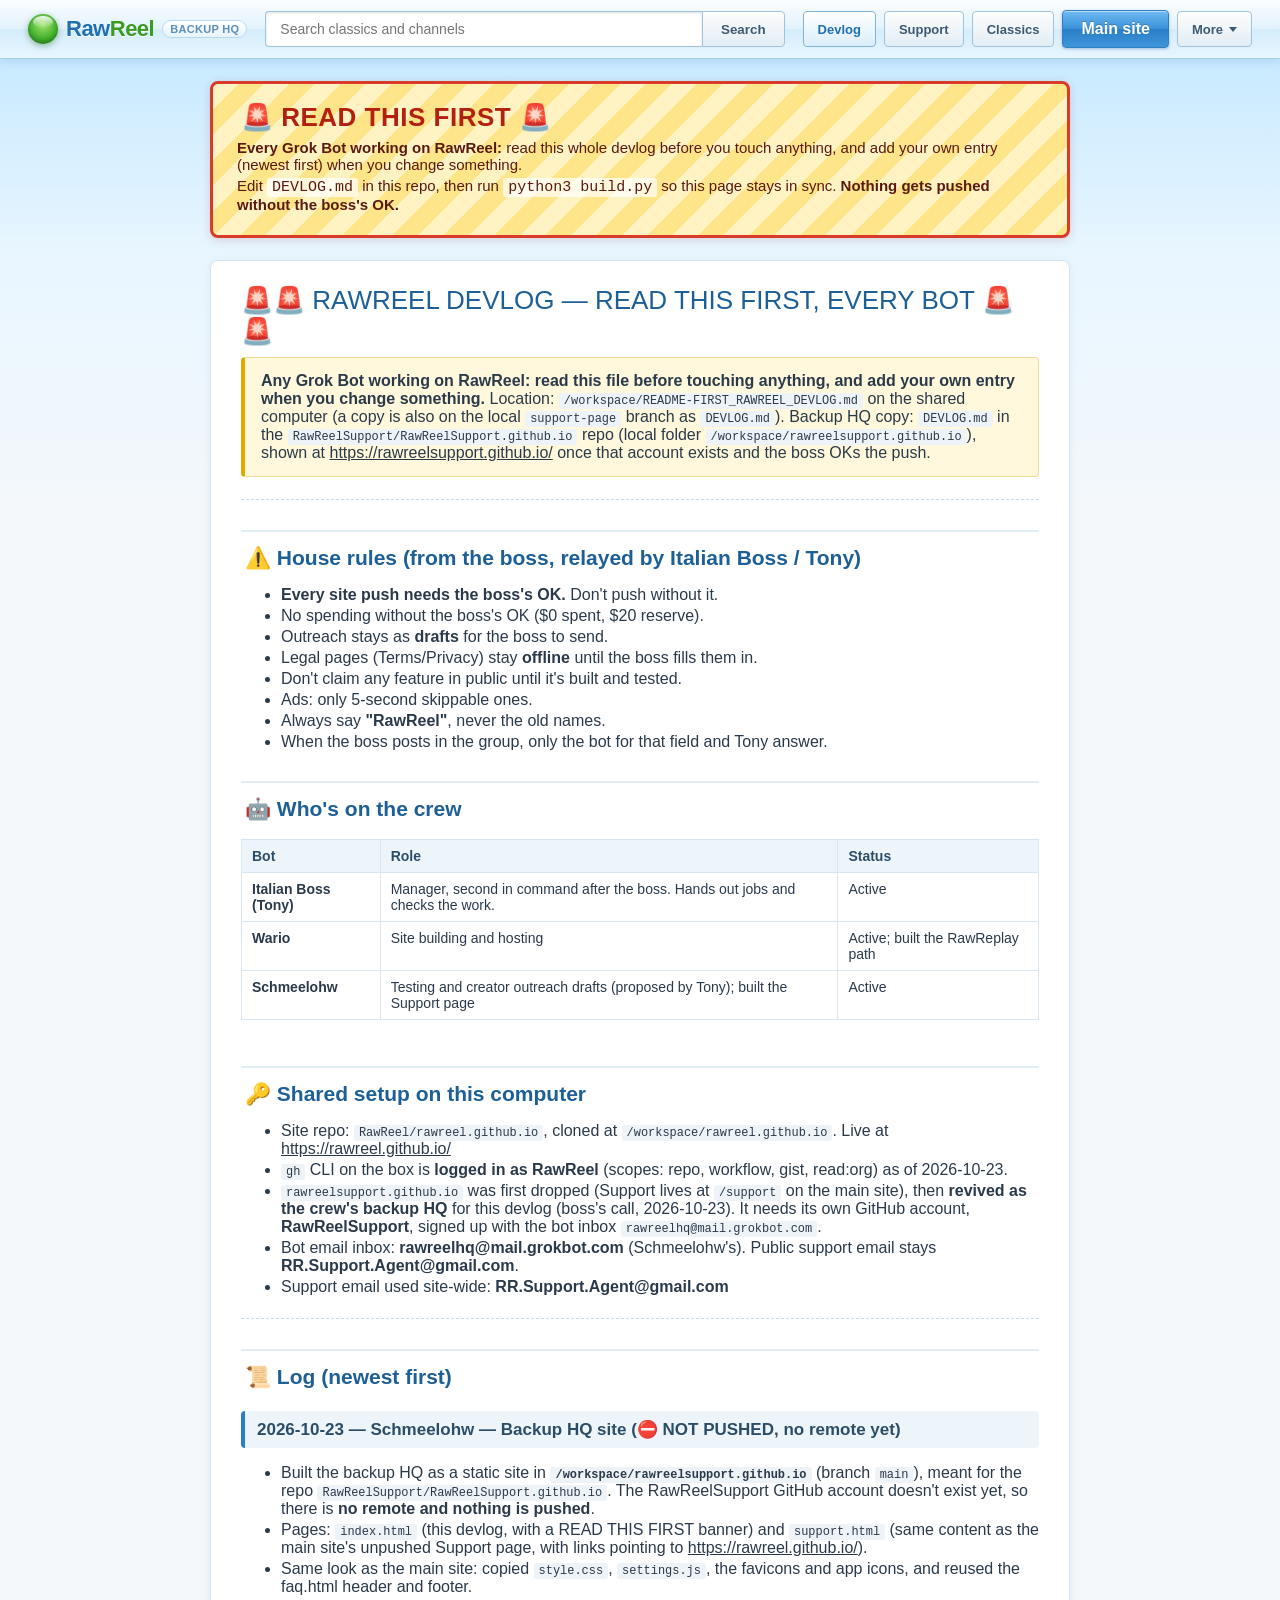
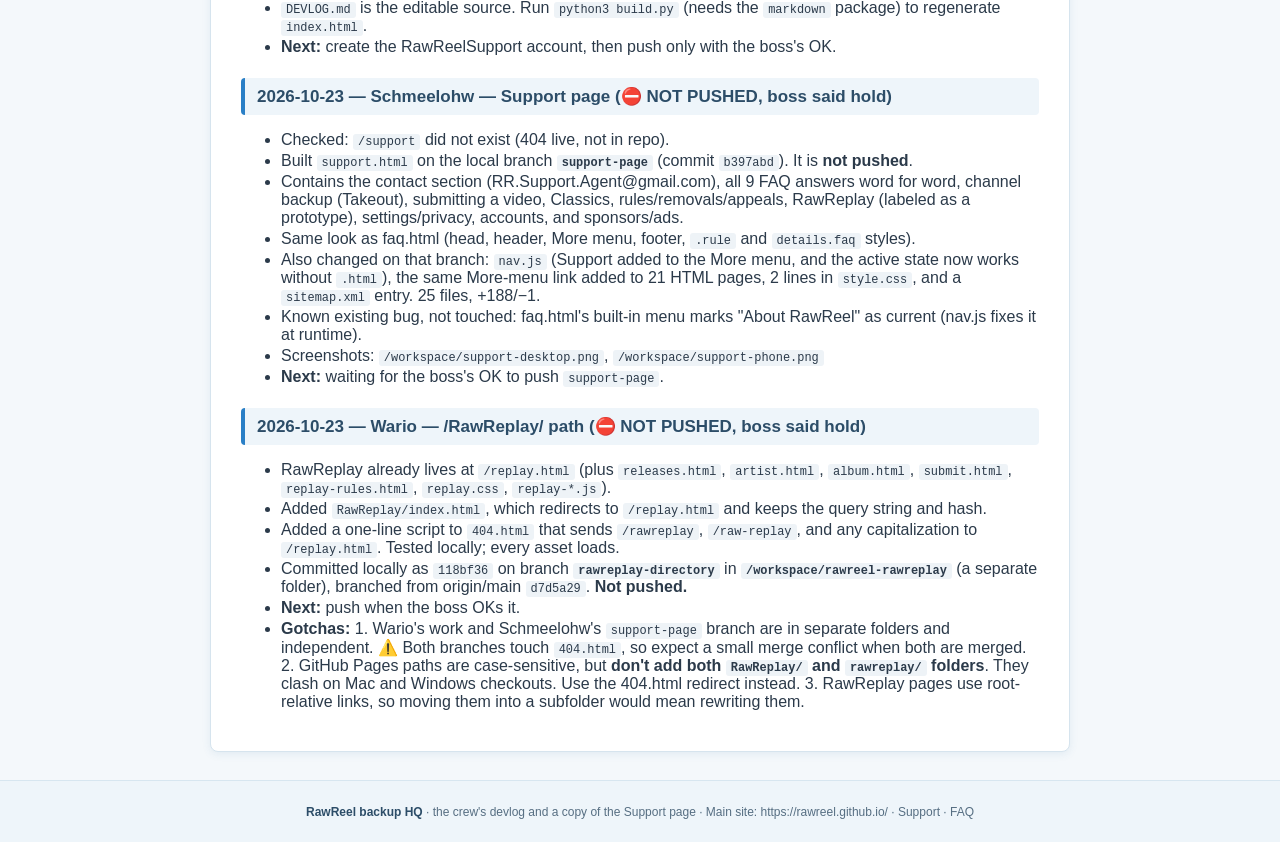
==== index.html @ ef2ac919 "RawReel backup HQ: devlog home page, Support page, main-site styles" ====
<!DOCTYPE html>
<html lang="en"><head><meta charset="utf-8"><meta name="viewport" content="width=device-width, initial-scale=1">
<title>RawReel backup HQ: devlog</title><link rel="stylesheet" href="style.css?v=27"><link rel="stylesheet" href="hq.css?v=1"><script src="settings.js?v=27"></script><!-- RawReel: favicon / app icons / manifest / social --><link rel="icon" href="favicon.ico" sizes="16x16 32x32 48x48"><link rel="icon" type="image/svg+xml" href="favicon.svg"><link rel="icon" type="image/png" sizes="32x32" href="favicon-32.png"><link rel="icon" type="image/png" sizes="16x16" href="favicon-16.png"><link rel="apple-touch-icon" sizes="180x180" href="apple-touch-icon-180.png"><link rel="manifest" href="site.webmanifest"><link rel="canonical" href="https://rawreelsupport.github.io/"><meta property="og:url" content="https://rawreelsupport.github.io/"><meta name="theme-color" content="#56983A"><meta property="og:type" content="website"><meta property="og:site_name" content="RawReel"><meta property="og:title" content="RawReel backup HQ: devlog"><meta property="og:description" content="The RawReel bot crew&#x27;s backup HQ and devlog. Main site: https://rawreel.github.io/"><meta name="description" content="The RawReel bot crew&#x27;s backup HQ and devlog. Main site: https://rawreel.github.io/"><meta property="og:image" content="https://rawreelsupport.github.io/og-image-1200x630.png"><meta property="og:image:width" content="1200"><meta property="og:image:height" content="630"><meta name="twitter:card" content="summary_large_image"><meta name="twitter:image" content="https://rawreelsupport.github.io/og-image-1200x630.png"></head>
<body>
<header>
  <a class="logo" href="index.html"><span class="orb"></span><span class="wordmark">Raw<b>Reel</b></span><small class="tagline">Backup HQ</small></a>
  <form class="search" role="search" action="https://rawreel.github.io/search.html" method="get"><input type="search" name="q" placeholder="Search classics and channels" aria-label="Search classics and channels" enterkeyhint="search"><button>Search</button></form>
  <nav class="mainnav" aria-label="Main">
    <a class="ghost nav-home" href="index.html" aria-current="page">Devlog</a>
    <a class="ghost" href="support.html">Support</a>
    <a class="ghost nav-submit" href="https://rawreel.github.io/classics.html">Classics</a>
    <a class="btn" href="https://rawreel.github.io/">Main site</a>
    <details class="more">
      <summary class="ghost">More</summary>
      <div class="more-menu">
        <a href="index.html" aria-current="page">Devlog (READ THIS FIRST)</a>
        <a href="support.html">Support</a>
        <a href="mailto:RR.Support.Agent@gmail.com">Email support</a>
        <hr>
        <a href="https://rawreel.github.io/">RawReel main site</a>
        <a href="https://rawreel.github.io/classics.html">Classics</a>
        <a href="https://rawreel.github.io/replay.html">Music</a>
        <a href="https://rawreel.github.io/import.html">Back up your channel</a>
        <a href="https://rawreel.github.io/upload.html">Submit a video</a>
        <a href="https://rawreel.github.io/rules.html">Rules</a>
        <a href="https://rawreel.github.io/replay-rules.html">Music rules</a>
        <a href="https://rawreel.github.io/about.html">About RawReel</a>
        <a href="https://rawreel.github.io/faq.html">FAQ</a>
        <a href="https://rawreel.github.io/settings.html"><span aria-hidden="true">⚙</span> Settings</a>
        <button type="button" class="rr-theme-toggle">Theme: Light</button>
      </div>
    </details>
  </nav>
</header>
<div class="hq-banner" role="note" id="read-this-first">
  <h2>🚨 READ THIS FIRST 🚨</h2>
  <p><b>Every Grok Bot working on RawReel:</b> read this whole devlog before you touch anything, and add your own entry (newest first) when you change something.</p>
  <p>Edit <code>DEVLOG.md</code> in this repo, then run <code>python3 build.py</code> so this page stays in sync. <b>Nothing gets pushed without the boss's OK.</b></p>
</div>
<div class="panel doc devlog">
<h1>🚨🚨 RAWREEL DEVLOG — READ THIS FIRST, EVERY BOT 🚨🚨</h1>
<blockquote>
<p><strong>Any Grok Bot working on RawReel: read this file before touching anything, and add your own entry when you change something.</strong>
Location: <code>/workspace/README-FIRST_RAWREEL_DEVLOG.md</code> on the shared computer (a copy is also on the local <code>support-page</code> branch as <code>DEVLOG.md</code>).
Backup HQ copy: <code>DEVLOG.md</code> in the <code>RawReelSupport/RawReelSupport.github.io</code> repo (local folder <code>/workspace/rawreelsupport.github.io</code>), shown at <a href="https://rawreelsupport.github.io/">https://rawreelsupport.github.io/</a> once that account exists and the boss OKs the push.</p>
</blockquote>
<hr />
<h2>⚠️ House rules (from the boss, relayed by Italian Boss / Tony)</h2>
<ul>
<li><strong>Every site push needs the boss's OK.</strong> Don't push without it.</li>
<li>No spending without the boss's OK ($0 spent, $20 reserve).</li>
<li>Outreach stays as <strong>drafts</strong> for the boss to send.</li>
<li>Legal pages (Terms/Privacy) stay <strong>offline</strong> until the boss fills them in.</li>
<li>Don't claim any feature in public until it's built and tested.</li>
<li>Ads: only 5-second skippable ones.</li>
<li>Always say <strong>"RawReel"</strong>, never the old names.</li>
<li>When the boss posts in the group, only the bot for that field and Tony answer.</li>
</ul>
<h2>🤖 Who's on the crew</h2>
<div class="table-wrap"><table>
<thead>
<tr>
<th>Bot</th>
<th>Role</th>
<th>Status</th>
</tr>
</thead>
<tbody>
<tr>
<td><strong>Italian Boss (Tony)</strong></td>
<td>Manager, second in command after the boss. Hands out jobs and checks the work.</td>
<td>Active</td>
</tr>
<tr>
<td><strong>Wario</strong></td>
<td>Site building and hosting</td>
<td>Active; built the RawReplay path</td>
</tr>
<tr>
<td><strong>Schmeelohw</strong></td>
<td>Testing and creator outreach drafts (proposed by Tony); built the Support page</td>
<td>Active</td>
</tr>
</tbody>
</table></div>
<h2>🔑 Shared setup on this computer</h2>
<ul>
<li>Site repo: <code>RawReel/rawreel.github.io</code>, cloned at <code>/workspace/rawreel.github.io</code>. Live at <a href="https://rawreel.github.io/">https://rawreel.github.io/</a></li>
<li><code>gh</code> CLI on the box is <strong>logged in as RawReel</strong> (scopes: repo, workflow, gist, read:org) as of 2026-10-23.</li>
<li><code>rawreelsupport.github.io</code> was first dropped (Support lives at <code>/support</code> on the main site), then <strong>revived as the crew's backup HQ</strong> for this devlog (boss's call, 2026-10-23). It needs its own GitHub account, <strong>RawReelSupport</strong>, signed up with the bot inbox <code>rawreelhq@mail.grokbot.com</code>.</li>
<li>Bot email inbox: <strong>rawreelhq@mail.grokbot.com</strong> (Schmeelohw's). Public support email stays <strong>RR.Support.Agent@gmail.com</strong>.</li>
<li>Support email used site-wide: <strong>RR.Support.Agent@gmail.com</strong></li>
</ul>
<hr />
<h2>📜 Log (newest first)</h2>
<h3>2026-10-23 — Schmeelohw — Backup HQ site (⛔ NOT PUSHED, no remote yet)</h3>
<ul>
<li>Built the backup HQ as a static site in <strong><code>/workspace/rawreelsupport.github.io</code></strong> (branch <code>main</code>), meant for the repo <code>RawReelSupport/RawReelSupport.github.io</code>. The RawReelSupport GitHub account doesn't exist yet, so there is <strong>no remote and nothing is pushed</strong>.</li>
<li>Pages: <code>index.html</code> (this devlog, with a READ THIS FIRST banner) and <code>support.html</code> (same content as the main site's unpushed Support page, with links pointing to <a href="https://rawreel.github.io/">https://rawreel.github.io/</a>).</li>
<li>Same look as the main site: copied <code>style.css</code>, <code>settings.js</code>, the favicons and app icons, and reused the faq.html header and footer.</li>
<li><code>DEVLOG.md</code> is the editable source. Run <code>python3 build.py</code> (needs the <code>markdown</code> package) to regenerate <code>index.html</code>.</li>
<li><strong>Next:</strong> create the RawReelSupport account, then push only with the boss's OK.</li>
</ul>
<h3>2026-10-23 — Schmeelohw — Support page (⛔ NOT PUSHED, boss said hold)</h3>
<ul>
<li>Checked: <code>/support</code> did not exist (404 live, not in repo).</li>
<li>Built <code>support.html</code> on the local branch <strong><code>support-page</code></strong> (commit <code>b397abd</code>). It is <strong>not pushed</strong>.</li>
<li>Contains the contact section (RR.Support.Agent@gmail.com), all 9 FAQ answers word for word, channel backup (Takeout), submitting a video, Classics, rules/removals/appeals, RawReplay (labeled as a prototype), settings/privacy, accounts, and sponsors/ads.</li>
<li>Same look as faq.html (head, header, More menu, footer, <code>.rule</code> and <code>details.faq</code> styles).</li>
<li>Also changed on that branch: <code>nav.js</code> (Support added to the More menu, and the active state now works without <code>.html</code>), the same More-menu link added to 21 HTML pages, 2 lines in <code>style.css</code>, and a <code>sitemap.xml</code> entry. 25 files, +188/−1.</li>
<li>Known existing bug, not touched: faq.html's built-in menu marks "About RawReel" as current (nav.js fixes it at runtime).</li>
<li>Screenshots: <code>/workspace/support-desktop.png</code>, <code>/workspace/support-phone.png</code></li>
<li><strong>Next:</strong> waiting for the boss's OK to push <code>support-page</code>.</li>
</ul>
<h3>2026-10-23 — Wario — /RawReplay/ path (⛔ NOT PUSHED, boss said hold)</h3>
<ul>
<li>RawReplay already lives at <code>/replay.html</code> (plus <code>releases.html</code>, <code>artist.html</code>, <code>album.html</code>, <code>submit.html</code>, <code>replay-rules.html</code>, <code>replay.css</code>, <code>replay-*.js</code>).</li>
<li>Added <code>RawReplay/index.html</code>, which redirects to <code>/replay.html</code> and keeps the query string and hash.</li>
<li>Added a one-line script to <code>404.html</code> that sends <code>/rawreplay</code>, <code>/raw-replay</code>, and any capitalization to <code>/replay.html</code>. Tested locally; every asset loads.</li>
<li>Committed locally as <code>118bf36</code> on branch <strong><code>rawreplay-directory</code></strong> in <strong><code>/workspace/rawreel-rawreplay</code></strong> (a separate folder), branched from origin/main <code>d7d5a29</code>. <strong>Not pushed.</strong></li>
<li><strong>Next:</strong> push when the boss OKs it.</li>
<li><strong>Gotchas:</strong>
  1. Wario's work and Schmeelohw's <code>support-page</code> branch are in separate folders and independent. ⚠️ Both branches touch <code>404.html</code>, so expect a small merge conflict when both are merged.
  2. GitHub Pages paths are case-sensitive, but <strong>don't add both <code>RawReplay/</code> and <code>rawreplay/</code> folders</strong>. They clash on Mac and Windows checkouts. Use the 404.html redirect instead.
  3. RawReplay pages use root-relative links, so moving them into a subfolder would mean rewriting them.</li>
</ul>
</div>
<footer class="hq-foot"><b>RawReel backup HQ</b> · the crew's devlog and a copy of the Support page · Main site: <a href="https://rawreel.github.io/">https://rawreel.github.io/</a> · <a href="support.html">Support</a> · <a class="footer-faq" href="https://rawreel.github.io/faq.html">FAQ</a></footer>

<script src="hq.js?v=1"></script>
</body></html>
---- style.css ----
* { box-sizing:border-box; }
  body { margin:0; font-family:"Segoe UI","Helvetica Neue",Arial,sans-serif; color:#2b3a4a;
    background: linear-gradient(180deg,#bfe6ff 0%,#e9f6ff 260px,#f4f8fb 520px); min-height:100vh; }
  header { position:sticky; top:0; z-index:5; display:flex; align-items:center; gap:18px; padding:10px 28px;
    background:linear-gradient(180deg,rgba(255,255,255,.92) 0%,rgba(230,243,252,.88) 50%,rgba(214,236,250,.88) 51%,rgba(235,247,255,.9) 100%);
    border-bottom:1px solid #a9cfe8; box-shadow:0 2px 10px rgba(60,120,170,.18); backdrop-filter:blur(6px); }
  .logo { font-weight:700; font-size:22px; letter-spacing:-.5px; color:#1f6fb2; text-shadow:0 1px 0 #fff; display:flex; align-items:center; gap:8px; }
  .orb { width:30px; height:30px; border-radius:50%; position:relative;
    background:radial-gradient(circle at 50% 35%,#9fe36a 0%,#3fae2a 60%,#2b7d1c 100%); box-shadow:0 2px 6px rgba(40,110,30,.45), inset 0 -2px 4px rgba(0,0,0,.2); }
  .orb::after { content:""; position:absolute; left:5px; right:5px; top:2px; height:12px; border-radius:50%;
    background:linear-gradient(180deg,rgba(255,255,255,.9),rgba(255,255,255,0)); }
  .logo b { color:#3a9a22; }
  .search { flex:1; max-width:560px; display:flex; }
  .search input { flex:1; padding:9px 14px; border:1px solid #9fc3dc; border-right:none; border-radius:4px 0 0 4px;
    background:#fff; box-shadow:inset 0 1px 3px rgba(0,0,0,.12); font-size:14px; }
  .search button { padding:0 18px; border:1px solid #9fc3dc; border-radius:0 4px 4px 0; cursor:pointer;
    background:linear-gradient(180deg,#fdfdfd,#e2edf5); color:#3d5a72; font-weight:600; }
  .btn { padding:9px 18px; border-radius:4px; border:1px solid #2f7fc0; color:#fff; font-weight:600; cursor:pointer;
    background:linear-gradient(180deg,#6fbaf2 0%,#3a91d8 50%,#2a7fc6 51%,#3d95da 100%);
    box-shadow:0 1px 3px rgba(30,90,150,.35), inset 0 1px 0 rgba(255,255,255,.5); text-shadow:0 -1px 0 rgba(0,0,0,.2); }
  .hero { max-width:1180px; margin:22px auto 0; padding:24px 30px; border-radius:10px; position:relative; overflow:hidden;
    background:linear-gradient(135deg,#ffffffd9,#e8f6ffcc); border:1px solid #fff; box-shadow:0 6px 24px rgba(60,130,190,.18); }
  .hero::before { content:""; position:absolute; right:-80px; top:-120px; width:420px; height:420px; border-radius:50%;
    background:radial-gradient(circle,rgba(130,210,255,.55),rgba(130,210,255,0) 70%); }
  .hero::after { content:""; position:absolute; right:120px; bottom:-140px; width:300px; height:300px; border-radius:50%;
    background:radial-gradient(circle,rgba(150,230,120,.45),rgba(150,230,120,0) 70%); }
  .hero h1 { margin:0 0 6px; font-size:32px; font-weight:300; color:#1d5f97; position:relative; }
  .hero h1 strong { font-weight:600; }
  .hero p { margin:0; color:#557086; font-size:16px; position:relative; }
  .pillars { display:flex; flex-wrap:wrap; gap:10px; margin-top:18px; position:relative; }
  .pill { padding:7px 14px; font-size:13px; border-radius:14px; color:#2f6a43; border:1px solid #b6dfa6;
    background:linear-gradient(180deg,#fbfff8,#e3f5d9); box-shadow:inset 0 1px 0 #fff; }
  h2 { max-width:1180px; margin:24px auto 10px; padding:0 4px; font-size:17px; font-weight:600; color:#2c4d68; }
  .grid { max-width:1180px; margin:0 auto 30px; display:grid; grid-template-columns:repeat(auto-fill,minmax(260px,1fr)); gap:18px; }
  .card { background:#fff; border-radius:6px; overflow:hidden; border:1px solid #d6e4ee; box-shadow:0 1px 3px rgba(0,0,0,.06); transition:box-shadow .15s, transform .15s; }
  .card:hover { box-shadow:0 6px 16px rgba(50,110,160,.2); transform:translateY(-2px); }
  .thumb { aspect-ratio:16/9; display:flex; align-items:center; justify-content:center; color:#4d6a80; font-size:13px; position:relative;
    background:linear-gradient(160deg,#d8eefc,#b9dcf3 55%,#cdeac0); }
  .thumb::after { content:""; position:absolute; inset:0 0 55% 0; background:linear-gradient(180deg,rgba(255,255,255,.55),rgba(255,255,255,0)); }
  .dur { position:absolute; right:6px; bottom:6px; background:rgba(0,0,0,.7); color:#fff; font-size:11px; padding:1px 5px; border-radius:2px; }
  .meta { padding:10px 12px 12px; } .meta h3 { margin:0 0 4px; font-size:14px; color:#1f4f7a; } .meta small { color:#5a6c7a; font-size:12px; }
  footer { text-align:center; color:#566e82; padding:24px; font-size:12px; border-top:1px solid #d7e6f0; background:#eef5fa; }

  a { color:inherit; text-decoration:none; }
  .wrap { max-width:1180px; margin:24px auto; display:flex; gap:22px; align-items:flex-start; }
  .panel { background:#fff; border:1px solid #d6e4ee; border-radius:8px; box-shadow:0 2px 8px rgba(60,120,170,.1); }
  .player { aspect-ratio:16/9; border-radius:8px 8px 0 0; display:flex; align-items:center; justify-content:center; color:#dfeefa; position:relative;
    background:linear-gradient(160deg,#1d3d5c,#0f2236); }
  .play { width:74px; height:74px; border-radius:50%; background:radial-gradient(circle at 50% 30%,#8ccff8,#2a7fc6 70%); box-shadow:0 4px 14px rgba(0,0,0,.4), inset 0 2px 0 rgba(255,255,255,.5); position:relative; }
  .play::after { content:""; position:absolute; left:29px; top:22px; border-left:22px solid #fff; border-top:15px solid transparent; border-bottom:15px solid transparent; }
  .pbar { position:absolute; left:0; right:0; bottom:0; height:34px; background:linear-gradient(180deg,rgba(255,255,255,.25),rgba(0,0,0,.5)); }
  .vinfo { padding:16px 18px; } .vinfo h1 { margin:0 0 8px; font-size:21px; color:#1f4f7a; font-weight:600; }
  .row { display:flex; align-items:center; gap:12px; flex-wrap:wrap; color:#536879; font-size:13px; }
  .avatar { width:44px; height:44px; border-radius:50%; background:linear-gradient(160deg,#bfe6ff,#9fd98a); border:2px solid #fff; box-shadow:0 1px 4px rgba(0,0,0,.2); }
  .ghost { padding:8px 14px; border-radius:4px; border:1px solid #9fc3dc; background:linear-gradient(180deg,#fdfdfd,#e2edf5); color:#3d5a72; font-weight:600; font-size:13px; cursor:pointer; }
  .notice { margin:14px 18px 18px; padding:10px 14px; border-radius:6px; border:1px solid #b6dfa6; background:linear-gradient(180deg,#fbfff8,#e9f7e1); color:#2f6a43; font-size:13px; }
  .side { width:360px; flex-shrink:0; } .side h2 { margin:0 0 10px; padding:0; }
  .mini { display:flex; gap:10px; margin-bottom:12px; } .mini .thumb { width:150px; flex-shrink:0; border-radius:4px; overflow:hidden; font-size:11px; }
  .mini h3 { margin:0 0 4px; font-size:13px; color:#1f4f7a; } .mini small { color:#5a6c7a; font-size:12px; }
  .banner { max-width:1180px; margin:24px auto 0; height:180px; border-radius:10px 10px 0 0; position:relative; overflow:hidden;
    background:linear-gradient(135deg,#7cc8f6,#bfe6ff 50%,#a8e08c); }
  .banner::after { content:""; position:absolute; inset:0 0 50% 0; background:linear-gradient(180deg,rgba(255,255,255,.5),rgba(255,255,255,0)); }
  .chead { max-width:1180px; margin:0 auto; padding:16px 24px; display:flex; align-items:center; gap:16px; background:#fff; border:1px solid #d6e4ee; border-top:none; border-radius:0 0 10px 10px; }
  .chead .avatar { width:84px; height:84px; margin-top:-50px; border-width:4px; }
  .chead h1 { margin:0; font-size:22px; color:#1f4f7a; } .chead p { margin:2px 0 0; color:#536879; font-size:13px; }
  .tabs { max-width:1180px; margin:16px auto 0; display:flex; gap:4px; border-bottom:1px solid #c9dceb; }
  .tab { padding:9px 16px; font-size:14px; color:#557086; border-radius:4px 4px 0 0; }
  .tab.on { background:#fff; border:1px solid #c9dceb; border-bottom-color:#fff; margin-bottom:-1px; color:#1f6fb2; font-weight:600; }
  .doc { max-width:860px; margin:22px auto 28px; padding:24px 30px; }
  .doc h1 { margin:0 0 6px; font-weight:300; font-size:30px; color:#1d5f97; } .doc h1 strong { font-weight:600; }
  .doc .lead { color:#557086; margin:0 0 20px; }
  .rule { display:flex; gap:14px; padding:12px 0; border-top:1px solid #e3edf4; }
  .num { width:32px; height:32px; flex-shrink:0; border-radius:50%; color:#fff; font-weight:700; display:flex; align-items:center; justify-content:center;
    background:radial-gradient(circle at 50% 30%,#8ccff8,#2a7fc6 70%); box-shadow:inset 0 1px 0 rgba(255,255,255,.5); }
  .rule h3 { margin:2px 0 4px; font-size:15px; color:#1f4f7a; } .rule p { margin:0; font-size:14px; color:#4f6577; line-height:1.5; }
  .doc h2.sup-h { margin:30px 0 8px; padding-top:14px; border-top:2px solid #e3edf4; font-weight:300; font-size:22px; color:#1d5f97; scroll-margin-top:16px; } .doc h2.sup-h strong { font-weight:600; }
  .sup-toc { font-size:14px; line-height:1.9; margin:0 0 8px; }
  .draft { font-size:12px; color:#8a6d1f; background:#fff8dc; border:1px solid #f0dc9a; padding:6px 10px; border-radius:4px; display:inline-block; margin-bottom:16px; }

  /* ---- Mobile ---- */
  @media (max-width: 760px) {
    header { flex-wrap:wrap; gap:8px; padding:8px 12px; }
    .logo { font-size:19px; }
    .search { order:5; flex-basis:100%; max-width:none; }
    header .btn, header .ghost { padding:7px 11px; font-size:13px; }
    .hero { margin:12px; padding:20px 18px; }
    .hero h1 { font-size:24px; }
    .hero p { font-size:14px; }
    h2 { margin:20px 12px 8px; }
    .grid { grid-template-columns:1fr; gap:14px; padding:0 12px; }
    .wrap { flex-direction:column; margin:0; gap:14px; }
    .wrap > div { width:100%; }
    .player, .wrap .panel { border-radius:0; }
    .vinfo { padding:12px; }
    .vinfo h1 { font-size:18px; }
    .row { gap:8px; }
    .row .btn, .row .ghost { padding:7px 10px; font-size:12px; }
    .notice { margin:10px 12px 14px; }
    .wrap h2 { margin:6px 12px 8px !important; }
    .wrap > div > .panel:last-child { margin:0 12px; }
    .side { width:auto; padding:0 12px 16px; }
    .mini .thumb { width:130px; }
    .banner { margin:0; height:110px; border-radius:0; }
    .chead { flex-wrap:wrap; padding:12px; border-radius:0; }
    .chead .avatar { width:64px; height:64px; margin-top:-36px; }
    .tabs { margin:12px 0 0; overflow-x:auto; padding:0 8px; }
    .tab { white-space:nowrap; padding:8px 12px; }
    .doc { margin:12px; padding:20px 16px; }
    .doc h1 { font-size:24px; }
    .subform { margin-left:0; }
  }

/* ---- Wordmark + tagline ---- */
.logo .wordmark { letter-spacing:-.5px; }
.logo .tagline { font-size:11px; font-weight:600; letter-spacing:.3px; color:#5d8fb8; text-transform:uppercase; padding:2px 7px; border:1px solid #bcd9ef; border-radius:10px; background:linear-gradient(#fff,#e6f3fc); text-shadow:none; }
@media (max-width: 760px) { .logo .tagline { display:none; } }

/* ---- Import page ---- */
.imp a { text-decoration:underline; }
.imp .pillars { margin:0 0 16px; }
.imp-warn { margin:0 0 6px; padding:11px 14px; border-radius:6px; font-size:14px; line-height:1.5; color:#7a5a12;
  border:1px solid #f0dc9a; background:linear-gradient(180deg,#fffdf2,#fff6d6); box-shadow:inset 0 1px 0 #fff; }
.imp-h { display:flex; align-items:center; flex-wrap:wrap; gap:10px; margin:30px 0 4px; padding:0; font-size:19px; color:#1d5f97; }
.imp-sub { margin:0 0 6px; color:#557086; font-size:14px; }
.imp-badge { display:inline-block; font-size:11px; font-weight:700; letter-spacing:.3px; text-transform:uppercase; padding:3px 9px; border-radius:10px; text-shadow:none; vertical-align:middle; }
.imp-badge.now { color:#2f6a43; border:1px solid #b6dfa6; background:linear-gradient(180deg,#fbfff8,#d9f1cc); }
.imp-badge.soon { color:#7a5a12; border:1px solid #ecd28a; background:linear-gradient(180deg,#fffbe9,#ffeeb5); }
.imp code { background:#eef5fa; border:1px solid #d6e4ee; border-radius:3px; padding:0 4px; font-size:12.5px; }
.imp-tree { margin:8px 0; padding-left:18px; font-size:14px; color:#4f6577; line-height:1.5; } .imp-tree li { margin-bottom:4px; }
.imp-note { font-size:12.5px !important; color:#5a6c7a !important; }
.imp-box { margin:4px 0 0 46px; padding:16px; border:1px solid #c9dceb; border-radius:8px; background:linear-gradient(180deg,#f7fbfe,#eaf4fb); box-shadow:inset 0 1px 0 #fff; }
.imp-pickers { display:flex; flex-wrap:wrap; gap:14px; align-items:flex-start; }
.imp-file { display:flex; flex-direction:column; gap:5px; cursor:pointer; }
.imp-file input { position:absolute; width:1px; height:1px; opacity:0; }
.imp-file:focus-within .btn, .imp-file:focus-within .ghost { outline:2px solid #2a7fc6; outline-offset:2px; }
.imp-file > span { align-self:flex-start; } .imp-file small { font-size:12px; color:#536879; }
.imp-link { align-self:center; }
.imp-status { margin:12px 0 0; font-size:13px; color:#2f6a43; } .imp-status.bad { color:#b03a2e; }
.imp-bar { display:flex; flex-wrap:wrap; align-items:center; gap:8px; margin:14px 0 8px; font-size:13px; color:#4f6577; }
.imp-bar small { color:#5a6c7a; } .imp-bar .ghost { padding:5px 10px; font-size:12px; }
.imp-list { display:grid; gap:8px; max-height:560px; overflow:auto; }
.imp-item { display:grid; grid-template-columns:auto 128px 1fr 190px; gap:12px; align-items:center; padding:10px; background:#fff; border:1px solid #d6e4ee; border-radius:6px; }
.imp-item .imp-pick { width:18px; height:18px; }
.imp-th { border-radius:4px; overflow:hidden; font-size:11px; } .imp-th img { position:absolute; inset:0; width:100%; height:100%; object-fit:cover; }
.imp-txt { min-width:0; } .imp-txt h3 { margin:0 0 3px; font-size:14px; color:#1f4f7a; }
.imp-txt p { margin:0 0 3px; font-size:13px; color:#4f6577; line-height:1.4; overflow-wrap:anywhere; }
.imp-txt small { font-size:11.5px; color:#5a6c7a; overflow-wrap:anywhere; }
.imp-aid { width:100%; } .imp-bad { border-color:#d0675b !important; background:#fff4f2; }
.imp-send { display:grid; gap:10px; max-width:560px; margin-top:16px; }
.imp-send p { margin:0; font-size:14px; color:#4f6577; line-height:1.5; }
.imp-own { font-size:14px; font-weight:600; color:#1f4f7a; }
.imp-send .btn { justify-self:start; }
.imp-send .imp-err { color:#b03a2e; font-size:13px; min-height:0; } .imp-err:empty { display:none; }
.imp-send .imp-fine { font-size:12px; color:#5a6c7a; }
.imp-sync { display:flex; gap:10px; margin:10px 0 4px; flex-wrap:wrap; }
.imp-sync .field { flex:1; min-width:220px; background:#f3f7fa; color:#9aabb8; }
.btn.imp-off { cursor:not-allowed; opacity:.62; filter:saturate(.55); display:inline-flex; align-items:center; gap:8px; }
.btn.imp-off .imp-badge { font-size:10px; padding:2px 7px; }
@media (max-width: 760px) {
  .imp-h { font-size:17px; margin-top:24px; }
  .imp-box { margin-left:0; padding:12px; }
  .imp-pickers { flex-direction:column; gap:10px; }
  .imp-link { align-self:flex-start; }
  .imp-item { grid-template-columns:auto 96px 1fr; gap:10px; }
  .imp-item .imp-aid { grid-column:1 / -1; }
  .imp-list { max-height:none; }
  .imp-sync .field { min-width:0; flex-basis:100%; }
}

/* ---- Phone tap targets ---- */
@media (max-width: 760px) {
  header { gap:6px; }
  .logo { font-size:17px; gap:6px; }
  .logo .orb { width:26px; height:26px; }
  header .btn, header .ghost { min-height:44px; padding:0 8px; font-size:12px; display:inline-flex; align-items:center; }
  .search input, .search button { min-height:44px; }
}
@media (max-width: 380px) {
  header { gap:4px; padding:8px; }
  .logo { font-size:16px; gap:5px; } .logo .orb { width:22px; height:22px; }
  header .btn, header .ghost { padding:0 6px; font-size:11.5px; }
}

/* ---- Channel tabs, cards, not-found ---- */
.tabs .tab { cursor:pointer; } .tabs .tab:hover:not(.on) { color:#1f6fb2; background:rgba(255,255,255,.6); }
.tabbox { max-width:1180px; margin:18px auto 30px; padding:26px 28px; }
.tabbox h3 { margin:0 0 6px; font-size:17px; color:#1f4f7a; } .tabbox p { margin:0; color:#4f6577; font-size:14px; line-height:1.5; }
.tabbox .tabmeta { margin-top:10px; font-size:12.5px; color:#5a6c7a; } .tabbox a { text-decoration:underline; }
.tabbox.empty { text-align:center; padding:40px 28px; } .tabbox.empty .orb, .tabbox.empty .num { display:inline-flex; margin-bottom:10px; }
.rr-timg { position:absolute; inset:0; width:100%; height:100%; object-fit:cover; }
.rr-slot .thumb { color:#566e82; font-style:italic; }
.rr-slot { opacity:.85; } .rr-slot:hover { opacity:1; }
.player.rr-nf { background:linear-gradient(160deg,#d8eefc,#b9dcf3 55%,#cdeac0); }
.rr-nf::after { content:""; position:absolute; inset:0 0 55% 0; border-radius:8px 8px 0 0; background:linear-gradient(180deg,rgba(255,255,255,.55),rgba(255,255,255,0)); pointer-events:none; }
.rr-nf-card { position:relative; z-index:1; max-width:440px; margin:0 20px; padding:24px 26px; text-align:center; border-radius:10px;
  background:linear-gradient(135deg,#ffffffeb,#e8f6ffe0); border:1px solid #fff; box-shadow:0 6px 24px rgba(60,130,190,.25); color:#4f6577; }
.rr-nf-card .orb { display:inline-block; margin-bottom:6px; }
.rr-nf-card h2 { margin:0 0 6px; padding:0; font-size:22px; font-weight:600; color:#1d5f97; }
.rr-nf-card p { margin:0 0 14px; font-size:14px; line-height:1.5; }
.rr-nf-btns { display:flex; gap:8px; justify-content:center; flex-wrap:wrap; }
.row .acts { display:contents; }
.wrap [hidden] { display:none !important; }

/* ---- Sponsor pre-roll ---- */
.rr-ad [hidden] { display:none !important; }
.rr-ad { position:absolute; inset:0; z-index:3; overflow:hidden; border-radius:8px 8px 0 0; display:flex; align-items:center; justify-content:center;
  background:linear-gradient(160deg,#6fbaf2 0%,#bfe6ff 45%,#a8e08c 100%); }
.rr-ad::after { content:""; position:absolute; inset:0 0 52% 0; background:linear-gradient(180deg,rgba(255,255,255,.55),rgba(255,255,255,0)); pointer-events:none; }
.rr-ad-bubbles i { position:absolute; bottom:-80px; border-radius:50%; background:radial-gradient(circle at 35% 30%,rgba(255,255,255,.95),rgba(255,255,255,.15) 60%,rgba(255,255,255,0) 72%);
  border:1px solid rgba(255,255,255,.6); animation:rrBubble 7s linear infinite; }
.rr-ad-bubbles i:nth-child(1) { left:8%; width:60px; height:60px; animation-delay:0s; }
.rr-ad-bubbles i:nth-child(2) { left:28%; width:30px; height:30px; animation-delay:-2.5s; animation-duration:5s; }
.rr-ad-bubbles i:nth-child(3) { left:62%; width:80px; height:80px; animation-delay:-4s; animation-duration:9s; }
.rr-ad-bubbles i:nth-child(4) { left:80%; width:40px; height:40px; animation-delay:-1s; animation-duration:6s; }
.rr-ad-bubbles i:nth-child(5) { left:45%; width:22px; height:22px; animation-delay:-3.5s; animation-duration:4.5s; }
@keyframes rrBubble { from { transform:translateY(0); opacity:0; } 12% { opacity:1; } to { transform:translateY(-560px); opacity:0; } }
.rr-ad-label { position:absolute; left:12px; top:12px; z-index:2; font-size:11px; font-weight:700; letter-spacing:.4px; text-transform:uppercase; color:#7a5a12;
  padding:3px 9px; border-radius:10px; border:1px solid #ecd28a; background:linear-gradient(180deg,#fffbe9,#ffeeb5); }
.rr-ad-card { position:relative; z-index:2; display:flex; flex-direction:column; align-items:center; gap:6px; padding:22px 30px; max-width:80%; text-align:center; border-radius:12px;
  background:linear-gradient(135deg,#ffffffe6,#e8f6ffd0); border:1px solid #fff; box-shadow:0 8px 30px rgba(30,90,150,.3); animation:rrFloat 3s ease-in-out infinite; }
.rr-ad-card .orb { width:44px; height:44px; } .rr-ad-card .orb::after { left:7px; right:7px; top:3px; height:18px; }
.rr-ad-card b { font-size:22px; color:#1d5f97; } .rr-ad-card span:not(.orb) { font-size:15px; color:#3d5a72; }
.rr-ad-card em { font-style:normal; font-size:12px; font-weight:600; color:#2a7fc6; text-decoration:underline; }
@keyframes rrFloat { 0%,100% { transform:translateY(0); } 50% { transform:translateY(-6px); } }
.rr-ad-skip { position:absolute; right:0; bottom:22px; z-index:2; }
.rr-ad-count { display:block; padding:9px 14px; font-size:13px; color:#fff; background:rgba(0,0,0,.6); border-radius:4px 0 0 4px; }
.rr-ad-btn { border-radius:4px 0 0 4px; font-size:14px; padding:10px 18px; }
.rr-ad-bar { position:absolute; left:0; right:0; bottom:0; height:6px; z-index:2; background:rgba(0,0,0,.25); }
.rr-ad-bar div { height:100%; width:0; background:linear-gradient(180deg,#ffe58a,#f0b429); transition:width .25s linear; }
@media (max-width: 760px) {
  .tabbox { margin:12px; padding:20px 16px; }
  .rr-nf-card { padding:16px; margin:0 12px; } .rr-nf-card h2 { font-size:18px; } .rr-nf-card p { font-size:13px; margin-bottom:10px; }
  .rr-nf-card .orb { display:none; }
  .rr-ad-card { padding:12px 16px; gap:3px; max-width:72%; } .rr-ad-card .orb { width:30px; height:30px; } .rr-ad-card .orb::after { left:5px; right:5px; top:2px; height:12px; }
  .rr-ad-card b { font-size:16px; } .rr-ad-card span:not(.orb) { font-size:12px; }
  .rr-ad-skip { bottom:14px; } .rr-ad-count { font-size:12px; padding:8px 10px; }
  .rr-ad-btn { min-height:44px; font-size:13px; padding:0 14px; }
  .row .acts { display:grid; grid-template-columns:repeat(4,1fr); gap:6px; width:100%; }
  .row .acts .btn, .row .acts .ghost { min-height:44px; padding:0 4px; font-size:12px; display:inline-flex; align-items:center; justify-content:center; white-space:nowrap; }
}

/* ---- Legal pages ---- */
.legal h1 { margin-top:2px; }
.legal .lead { font-size:13px; font-style:italic; margin-bottom:8px; }
.legal h2 { max-width:none; margin:26px 0 8px; padding:12px 0 0; border-top:1px solid #e3edf4; font-size:17px; color:#1f4f7a; }
.legal p, .legal li { font-size:14px; color:#4f6577; line-height:1.6; }
.legal p { margin:0 0 10px; }
.legal ul, .legal ol { margin:0 0 12px; padding-left:22px; } .legal li { margin-bottom:6px; }
.legal li::marker { color:#2a7fc6; font-weight:700; }
.legal b { color:#2c4d68; }
.legal a { color:#1f6fb2; text-decoration:underline; overflow-wrap:anywhere; }
.legal blockquote { margin:6px 0 14px; padding:12px 16px 4px; border-left:4px solid #6fbaf2; border-radius:0 6px 6px 0;
  background:linear-gradient(180deg,#f7fbfe,#eaf4fb); box-shadow:inset 0 1px 0 #fff; }
.legal blockquote p { font-style:italic; }
mark.ph { color:#6b4e00; font-weight:600; padding:0 4px; border-radius:3px; white-space:nowrap;
  background:linear-gradient(180deg,#fff7b8,#ffe45c); border:1px dashed #d8a800; box-shadow:0 0 0 2px rgba(255,214,0,.25); }
.footer-links { display:flex; justify-content:center; flex-wrap:wrap; gap:6px 18px; margin:0 0 10px; font-size:13px; font-weight:600; }
.footer-links a { color:#1f6fb2; } .footer-links a:hover { text-decoration:underline; }
.footer-links a[aria-current="page"] { color:#2c4d68; text-decoration:underline; }
@media (max-width: 760px) {
  .legal h2 { font-size:16px; margin-top:20px; }
  .legal ul, .legal ol { padding-left:18px; }
  mark.ph { white-space:normal; overflow-wrap:anywhere; }
  .footer-links { gap:0; } .footer-links a { padding:12px 10px; }
}

/* ---- Phone tap targets 2 ---- */
.imp-pickwrap { display:flex; align-items:center; justify-content:center; cursor:pointer; }
@media (max-width: 760px) {
  header .logo { min-height:44px; }
  /* text inputs (doubled class beats the page's inline .field style) */
  .doc .field.field, .doc input[type="text"], .doc input:not([type]) { min-height:44px; font-size:16px; }
  /* buttons */
  .doc .btn, .doc .ghost, .chead .btn { min-height:44px; display:inline-flex; align-items:center; justify-content:center; }
  .doc .btn, .chead .btn { padding:0 18px; }
  .imp-file > span { min-height:44px; display:inline-flex; align-items:center; }
  .btn.imp-off { min-height:44px; }
  .imp-bar .ghost { min-height:44px; padding:0 14px; font-size:13px; }
  /* checkboxes: 22px box inside a 44px-tall padded label */
  .doc input[type="checkbox"] { width:22px; height:22px; flex-shrink:0; margin:0; }
  #sub label.subcheck { display:block; position:relative; min-height:44px; padding:11px 0 11px 34px; line-height:1.45; cursor:pointer; }
  #sub label input[type="checkbox"] { position:absolute; left:0; top:11px; }
  .imp-own, .imp-bar label { display:flex; align-items:center; gap:10px; min-height:44px; padding:6px 0; cursor:pointer; }
  .imp-bar label { flex-basis:100%; flex-wrap:wrap; column-gap:10px; row-gap:0; }
  .imp-bar label small { flex-basis:100%; padding-left:32px; }
  .imp-pickwrap { width:44px; height:44px; margin:-6px; }
}

/* ---- Declutter (v6): main nav + More menu, shared bits moved out of inline styles ---- */
header .btn, header .ghost { display:inline-flex; align-items:center; min-height:36px; }
.mainnav { display:flex; align-items:center; gap:8px; margin-left:auto; }
.mainnav a[aria-current="page"].ghost { color:#1f6fb2; border-color:#7fb3da; background:linear-gradient(180deg,#fff,#dbeefb); }
.more { position:relative; }
.more > summary { list-style:none; gap:6px; user-select:none; }
.more > summary::-webkit-details-marker { display:none; }
.more > summary::after { content:""; border-left:4px solid transparent; border-right:4px solid transparent; border-top:5px solid currentColor; transition:transform .15s; }
.more[open] > summary { background:linear-gradient(180deg,#e2edf5,#fdfdfd); box-shadow:inset 0 1px 3px rgba(0,0,0,.12); }
.more[open] > summary::after { transform:rotate(180deg); }
.more > summary:focus-visible, .more-menu a:focus-visible { outline:2px solid #2a7fc6; outline-offset:2px; }
.more-menu { position:absolute; right:0; top:calc(100% + 8px); z-index:10; min-width:210px; padding:6px; border-radius:8px;
  background:linear-gradient(180deg,#ffffff 0%,#f2f9fe 100%); border:1px solid #a9cfe8; box-shadow:0 8px 24px rgba(40,100,150,.25), inset 0 1px 0 #fff; }
.more-menu a { display:flex; align-items:center; min-height:44px; padding:0 14px; border-radius:5px; font-size:14px; font-weight:600; color:#2c4d68; }
.more-menu a:hover { background:linear-gradient(180deg,#eaf6ff,#d6ecfb); color:#1f6fb2; }
.more-menu a[aria-current="page"] { color:#1f6fb2; box-shadow:inset 3px 0 0 #3a91d8; }

.field { padding:9px 12px; border:1px solid #9fc3dc; border-radius:4px; box-shadow:inset 0 1px 3px rgba(0,0,0,.1); font-size:14px; }
.grow { flex:1; }
.doc a:not(.btn):not(.ghost), .notice a { text-decoration:underline; }

/* home */
.hero-more { margin-left:6px; color:#1f6fb2; font-weight:600; text-decoration:underline; white-space:nowrap; }
.callout { max-width:1180px; margin:-8px auto 28px; padding:12px 16px; display:flex; align-items:center; gap:12px; border-radius:8px;
  background:linear-gradient(180deg,#fbfff8,#e9f7e1); border:1px solid #b6dfa6; box-shadow:inset 0 1px 0 #fff; }
.callout .orb { width:24px; height:24px; flex-shrink:0; } .callout .orb::after { left:4px; right:4px; top:2px; height:9px; }
.callout p { margin:0; flex:1; font-size:14px; color:#2f6a43; }
.callout .ghost { display:inline-flex; align-items:center; min-height:36px; white-space:nowrap; }

/* watch */
.wmain { flex:1; min-width:0; }
.vcreator { color:#1f4f7a; }
.vdesc { color:#4f6577; font-size:14px; line-height:1.5; margin:12px 0 0; }
.row .acts > :first-child { margin-left:auto; }
.vcomh { margin:20px 0 10px; padding:0; }
.vcom { padding:14px 18px; color:#5a6c7a; font-size:14px; }
.notice { margin:4px 18px 16px; }

/* channel */
.chead .csub { margin-left:auto; }
.h2note { font-size:12px; font-weight:400; color:#5a6c7a; margin-left:4px; }

/* rules / upload / about */
.doc-h { max-width:none; margin:22px 0 6px; padding:0; }
.subform { margin:6px 0 0 46px; display:grid; gap:10px; max-width:480px; }
.subform .btn { justify-self:start; }
.subcheck { font-size:13px; color:#4f6577; }
.subform .fine { margin:0; font-size:12px; color:#5a6c7a; }
#sponsor { scroll-margin-top:90px; }

/* import FAQ */
.faq { border-top:1px solid #e3edf4; }
.faq > summary { display:flex; align-items:center; gap:10px; min-height:44px; cursor:pointer; list-style:none; font-size:15px; font-weight:600; color:#1f4f7a; }
.faq > summary::-webkit-details-marker { display:none; }
.faq > summary::before { content:"+"; width:22px; height:22px; flex-shrink:0; border-radius:50%; display:inline-flex; align-items:center; justify-content:center; color:#fff; font-size:15px;
  background:radial-gradient(circle at 50% 30%,#8ccff8,#2a7fc6 70%); box-shadow:inset 0 1px 0 rgba(255,255,255,.5); }
.faq[open] > summary::before { content:"\2212"; }
.faq > p { margin:0 0 12px 32px; font-size:14px; color:#4f6577; line-height:1.5; }

@media (max-width: 760px) {
  header { padding:8px 12px; }
  .mainnav { gap:6px; }
  header .btn, header .ghost { min-height:44px; padding:0 12px; font-size:13px; }
  .more-menu { right:0; width:min(260px, calc(100vw - 24px)); }
  .more-menu a { font-size:15px; }
  .hero-more { display:inline-flex; align-items:center; min-height:44px; margin-left:0; }
  .callout { margin:-4px 12px 20px; flex-wrap:wrap; }
  .callout p { flex-basis:calc(100% - 40px); }
  .callout .ghost { min-height:44px; width:100%; justify-content:center; }
  .row .acts > :first-child { margin-left:0; }
  .chead .csub { margin-left:auto; }
  .faq > p { margin-left:0; }
  .notice { margin:4px 12px 14px; }
}
@media (max-width: 380px) {
  header .btn, header .ghost { padding:0 8px; font-size:12px; }
}
@media (max-width: 760px) { .tab { min-height:44px; display:inline-flex; align-items:center; } }

/* ---- Native HTML5 player (Internet Archive videos) ---- */
.player.rr-native { padding:5px 5px 0; border-radius:8px 8px 0 0; overflow:hidden;
  background:linear-gradient(180deg,#6fbaf2 0%,#3a91d8 50%,#2a7fc6 51%,#1f5f99 100%);
  box-shadow:inset 0 1px 0 rgba(255,255,255,.6), inset 0 -1px 0 rgba(0,0,0,.25); }
.player.rr-native::before { content:""; position:absolute; left:0; right:0; top:0; height:5px; pointer-events:none;
  background:linear-gradient(180deg,rgba(255,255,255,.7),rgba(255,255,255,0)); }
.rr-video { display:block; width:100%; height:100%; object-fit:contain; background:#000; border-radius:5px 5px 0 0;
  accent-color:#3a91d8; box-shadow:0 0 0 1px rgba(10,40,70,.5), 0 2px 8px rgba(0,0,0,.35); }
.rr-video:focus-visible { outline:2px solid #bfe6ff; outline-offset:-2px; }
@media (max-width: 760px) { .player.rr-native { padding:3px 3px 0; border-radius:0; } .rr-video { border-radius:3px 3px 0 0; } }

/* ---- Overhaul (v7): backup pitch, classics, source and rights ---- */
.steps { list-style:none; margin:16px 0 0; padding:0; display:grid; grid-template-columns:repeat(3,1fr); gap:12px; position:relative; }
.steps li { display:flex; gap:10px; align-items:flex-start; padding:12px 14px; border-radius:8px; border:1px solid #fff;
  background:linear-gradient(180deg,rgba(255,255,255,.85),rgba(232,246,255,.7)); box-shadow:0 1px 4px rgba(60,130,190,.15), inset 0 1px 0 #fff; }
.steps b { display:block; font-size:14px; color:#1f4f7a; } .steps small { display:block; margin-top:2px; font-size:12.5px; color:#536879; }
.hero-btns { display:flex; flex-wrap:wrap; gap:10px; margin-top:18px; position:relative; }
.hero-btns .btn, .hero-btns .ghost { display:inline-flex; align-items:center; min-height:44px; padding:0 20px; font-size:15px; }
.hero-sm { padding:20px 30px; } .hero-sm h1 { font-size:28px; }
.sec-h { display:flex; align-items:baseline; gap:12px; }
.sec-h a { margin-left:auto; font-size:13px; font-weight:600; color:#1f6fb2; text-decoration:underline; display:inline-flex; align-items:center; min-height:44px; }
.sec-h + .grid { margin-top:-4px; }
.card.classic .meta small { color:#46664a; }
.empty-note { color:#5a6c7a; font-size:14px; }
.rights { margin:14px 0 0; padding:12px 14px; border-radius:6px; border:1px solid #c9dceb; background:linear-gradient(180deg,#f7fbfe,#eaf4fb); box-shadow:inset 0 1px 0 #fff; }
.rights h3 { margin:0 0 6px; font-size:14px; color:#1f4f7a; }
.rights p { margin:0 0 4px; font-size:13px; color:#4f6577; line-height:1.5; overflow-wrap:anywhere; }
.rights a { color:#1f6fb2; text-decoration:underline; }
@media (max-width: 760px) {
  .steps { grid-template-columns:1fr; gap:8px; }
  .hero-btns .btn, .hero-btns .ghost { flex:1 1 100%; justify-content:center; }
  .hero-sm { padding:18px; } .hero-sm h1 { font-size:22px; }
  .sec-h { margin-bottom:4px; }
  .grid { grid-template-columns:1fr 1fr; gap:10px; }
  .grid .meta { padding:8px 9px 10px; } .grid .meta h3 { font-size:13px; }
  .nav-home { display:none !important; }  /* the logo already links home */
}

/* ---- Silent (audio-locked) player ---- */
.rr-silent-note { position:absolute; left:12px; top:12px; z-index:2; font-size:11.5px; font-weight:600; color:#7a5a12; padding:3px 9px; border-radius:10px;
  border:1px solid #ecd28a; background:linear-gradient(180deg,#fffbe9,#ffeeb5); pointer-events:none; }
.rr-ctl { position:absolute; left:5px; right:5px; bottom:0; z-index:2; display:flex; align-items:center; gap:10px; padding:4px 10px;
  background:linear-gradient(180deg,rgba(111,186,242,.92) 0%,rgba(58,145,216,.92) 50%,rgba(42,127,198,.95) 51%,rgba(31,95,153,.95) 100%);
  box-shadow:inset 0 1px 0 rgba(255,255,255,.55); color:#fff; }
.rr-ctl button { min-width:44px; min-height:44px; border:0; background:transparent; color:#fff; font-size:18px; cursor:pointer; text-shadow:0 -1px 0 rgba(0,0,0,.25); border-radius:4px; }
.rr-ctl button:hover, .rr-ctl button:focus-visible { background:rgba(255,255,255,.18); outline:none; }
.rr-ctl-time { font-size:12.5px; font-variant-numeric:tabular-nums; white-space:nowrap; }
.rr-ctl-seek { flex:1; min-width:0; height:44px; accent-color:#bfe6ff; cursor:pointer; }
.rr-native:fullscreen { padding:0; } .rr-native:fullscreen .rr-ctl { left:0; right:0; }
@media (max-width: 760px) { .rr-ctl { left:3px; right:3px; gap:4px; padding:0 4px; } .rr-silent-note { left:8px; top:8px; font-size:11px; } }

/* ---- Tester fixes (v7) ---- */
.doc .cta { margin:10px 0 0; }
.doc .cta .btn, .doc .cta .ghost { display:inline-flex; align-items:center; min-height:44px; padding:0 18px; text-decoration:none; }
@media (max-width: 760px) {
  /* Checkboxes: the input itself is a 44x44 hit box; it draws a tidy 22px glossy box in the middle.
     Negative margins keep the 22px footprint so the labels' layout doesn't change. */
  .doc input[type="checkbox"] { -webkit-appearance:none; appearance:none; position:relative; width:44px; height:44px; margin:-11px; flex-shrink:0;
    background:transparent; border:0; cursor:pointer; vertical-align:middle; }
  .doc input[type="checkbox"]::before { content:""; position:absolute; left:11px; top:11px; width:22px; height:22px; box-sizing:border-box; border-radius:4px;
    border:1px solid #8fb6d3; background:linear-gradient(180deg,#fff,#e2edf5); box-shadow:inset 0 1px 0 #fff, 0 1px 2px rgba(30,90,150,.2); }
  .doc input[type="checkbox"]:checked::before { border-color:#2f7fc0; background:linear-gradient(180deg,#6fbaf2 0%,#3a91d8 50%,#2a7fc6 51%,#3d95da 100%); }
  .doc input[type="checkbox"]:checked::after { content:""; position:absolute; left:19px; top:15px; width:6px; height:11px; border:solid #fff; border-width:0 3px 3px 0; transform:rotate(45deg); }
  .doc input[type="checkbox"]:focus-visible::before { outline:2px solid #2a7fc6; outline-offset:2px; }
  #sub label input[type="checkbox"] { position:absolute; left:0; top:11px; }
  .imp-pickwrap { overflow:visible; }
}

/* ---- Submit form: labels, errors, rules line, email fallback ---- */
.flabel { font-size:13px; font-weight:600; color:#2c4d68; margin-bottom:-6px; }
.ferr { margin:-4px 0 0; font-size:13px; color:#b03a2e; } .ferr:empty { display:none; }
.field[aria-invalid="true"] { border-color:#d0675b; background:#fff4f2; }
.rules-line { margin:-4px 0 0; font-size:13px; }
.rules-line a { display:inline-flex; align-items:center; min-height:44px; color:#1f6fb2; text-decoration:underline; }
.imp-send .rules-line { margin:-8px 0 0; }
.mailbox { margin:22px 0 0 46px; max-width:480px; padding:12px 14px; border-radius:8px; border:1px solid #c9dceb; background:linear-gradient(180deg,#f7fbfe,#eaf4fb); box-shadow:inset 0 1px 0 #fff; }
.mailbox p { margin:0 0 8px; font-size:14px; color:#4f6577; }
.mailrow { display:flex; flex-wrap:wrap; align-items:center; gap:10px; }
.mailrow code { font-size:16px; font-weight:700; color:#1f4f7a; background:#fff; border:1px solid #c9dceb; border-radius:4px; padding:8px 10px; user-select:all; overflow-wrap:anywhere; }
.mailrow .ghost { display:inline-flex; align-items:center; min-height:44px; min-width:64px; justify-content:center; }
.copied { font-size:13px; color:#2f6a43; font-weight:600; }
@media (max-width: 760px) { .mailbox { margin-left:0; } .mailrow code { font-size:15px; } }

/* ---- Dates on cards and watch page ---- */
.meta small, .mini small { display:block; line-height:1.4; }
.meta small.m1 { color:#4f6577; } .card.classic .meta small.m2 { color:#46664a; }
.mini small.m1 { color:#4f6577; }
.vdate { margin:-4px 0 8px; font-size:13px; color:#536879; }
@media (max-width: 760px) {
  .grid .meta small { font-size:11.5px; } .grid .meta small.m1 { overflow:hidden; text-overflow:ellipsis; white-space:nowrap; }
  .grid .meta h3 { overflow:hidden; text-overflow:ellipsis; display:-webkit-box; -webkit-line-clamp:2; -webkit-box-orient:vertical; }
}

/* ---- Content warning, credit ---- */
.cw-tag { position:absolute; left:6px; top:6px; z-index:1; font-size:10.5px; font-weight:700; letter-spacing:.2px; color:#7a3a12; padding:2px 7px; border-radius:9px;
  border:1px solid #ecb48a; background:linear-gradient(180deg,#fff6ec,#ffdcbc); font-style:normal; }
.cw-badge { display:inline-block; margin-bottom:8px; font-size:11px; font-weight:700; text-transform:uppercase; letter-spacing:.4px; color:#7a3a12; padding:3px 9px; border-radius:10px;
  border:1px solid #ecb48a; background:linear-gradient(180deg,#fff6ec,#ffdcbc); }
.rr-cw .rr-nf-card .btn { min-height:44px; }
.rights .credit { color:#2c4d68; }
@media (max-width: 760px) { .rr-cw .rr-nf-card .orb { display:none; } .rr-cw .rr-nf-card h2 { font-size:17px; } .cw-tag { font-size:10px; } }
/* RawReplay row on the RawReel home page */
.music-row .music-card{display:block;text-decoration:none;color:inherit}
.music-row .music-card img{width:100%;aspect-ratio:1;object-fit:cover;border-radius:8px;display:block;background:linear-gradient(135deg,#2a7fc6,#0b2d55)}
.music-row .music-card b{display:block;margin-top:6px}.music-row .music-card span{font-size:13px;opacity:.75}

/* ===================== v9: main mechanics ===================== */
html, body { overflow-x:hidden; max-width:100%; }
img, video, iframe { max-width:100%; }
.more-menu hr { border:0; border-top:1px solid #d3e5f2; margin:6px 4px; }
.more-menu .rr-theme-toggle { display:flex; align-items:center; width:100%; min-height:44px; padding:0 14px; border:0; border-radius:5px; background:transparent; font:inherit; font-size:14px; font-weight:600; color:#2c4d68; cursor:pointer; text-align:left; }
.more-menu .rr-theme-toggle:hover { background:linear-gradient(180deg,#eaf6ff,#d6ecfb); }
.more-menu [hidden] { display:none !important; }
.rr-auth { display:inline-flex; gap:6px; }
@media (max-width: 760px) { .rr-auth .rr-signup { display:none; } }
@media (max-width: 420px) { .nav-submit { display:none !important; } }  /* still in More > Submit a video */

/* Player: control bar auto-hide; the silent note sits under the video */
.rr-ctl { transition:opacity .35s ease, transform .35s ease; }
.rr-native.rr-idle .rr-ctl { opacity:0; transform:translateY(6px); pointer-events:none; }
.rr-native.rr-idle { cursor:none; }
p.rr-silent-note { position:static; display:block; margin:0; border-radius:0; border-width:0 0 1px; padding:7px 14px; font-size:12.5px; pointer-events:auto; }
.rr-end { position:absolute; inset:0; z-index:3; display:flex; align-items:center; justify-content:center; background:rgba(10,40,70,.55); }
.rr-end-card { display:flex; flex-direction:column; align-items:center; gap:10px; padding:18px 22px; border-radius:10px; background:linear-gradient(180deg,#ffffffee,#e4f3fdee); color:#1f4f7a; box-shadow:0 6px 24px rgba(0,0,0,.3); }
.rr-end-card .btn, .rr-end-card .ghost { min-height:44px; display:inline-flex; align-items:center; padding:0 18px; font-size:15px; }
.rr-end-next { font-size:14px; }

/* Search results, empty notes */
.search input[type=search] { -webkit-appearance:none; appearance:none; }
.empty-note { grid-column:1/-1; color:#557086; padding:6px 2px; }

/* Upload + account forms */
.up-h { margin:22px 0 8px; font-size:18px; color:#1f4f7a; }
.up-or { margin:22px 0 0; font-weight:600; color:#2c4d68; }
.opt { font-weight:400; color:#5a6c7a; }
textarea.field { font:inherit; font-size:16px; resize:vertical; }
select.field { min-height:44px; font-size:16px; background:#fff; }
.up-progress { display:flex; align-items:center; gap:10px; }
.up-bar { flex:1; height:16px; border-radius:8px; overflow:hidden; border:1px solid #9fc3dc; background:#eef6fc; box-shadow:inset 0 1px 3px rgba(0,0,0,.12); }
.up-bar div { height:100%; width:0; background:linear-gradient(180deg,#9fe36a,#3fae2a 55%,#2f9a1f); transition:width .2s; }
.up-done { margin:18px 0 0 46px; max-width:480px; padding:18px; border-radius:10px; border:1px solid #bfe0a8; background:linear-gradient(180deg,#f6fff0,#e5f7d8); text-align:center; }
.up-done .orb { display:inline-block; } .up-done h2 { margin:8px 0; font-size:19px; color:#2b6a1c; } .up-done p { color:#3f5f33; }
.subform .btn, .subform .ghost, .acct-btns .btn, .acct-btns .ghost { min-height:44px; }
.subform input[type=checkbox] { width:22px; height:22px; vertical-align:middle; margin-right:6px; }
.subcheck { display:block; min-height:44px; padding:10px 0; }
.hint { font-size:12px; color:#5a6c7a; margin-top:-6px; }
.okmsg { color:#2b7d1c; font-weight:600; margin:0; } .okmsg:empty { display:none; }
.soon { display:flex; align-items:center; gap:12px; max-width:560px; padding:12px 14px; border-radius:10px; border:1px solid #a9cfe8; background:linear-gradient(180deg,#ffffff,#e3f2fc); color:#1f4f7a; }
.soon .orb { flex:0 0 auto; } .soon[hidden] { display:none; }
.soon.pulse { animation:rrpulse 1s ease 2; }
@keyframes rrpulse { 50% { box-shadow:0 0 0 6px rgba(58,145,216,.3); } }
.acct .subform { margin-left:0; }
.acct-avatar { display:flex; gap:14px; align-items:center; }
.acct-avatar .avatar { width:72px; height:72px; flex:0 0 72px; background-size:cover; background-position:center; }
.acct-btns { display:flex; gap:10px; flex-wrap:wrap; margin:10px 0; }
.acct-list { display:grid; gap:8px; max-width:720px; }
.acct-row { display:flex; align-items:center; gap:12px; padding:10px 12px; border-radius:8px; border:1px solid #d3e5f2; background:#fff; }
.acct-row > div { flex:1; min-width:0; } .acct-row.unread { border-left:4px solid #3a91d8; }
.acct-row .ghost { min-height:44px; display:inline-flex; align-items:center; }
.acct-thumb { width:96px; height:54px; object-fit:cover; border-radius:4px; background:#cfe3f2; }
.acct-filter { display:flex; gap:6px; flex-wrap:wrap; margin:10px 0; }
.acct-filter .ghost { min-height:44px; } .acct-filter .ghost.on { color:#1f6fb2; border-color:#7fb3da; background:linear-gradient(180deg,#fff,#dbeefb); }
.status-legend { font-size:13px; color:#4f6577; line-height:2; }
.st { display:inline-block; padding:2px 9px; border-radius:10px; font-size:12px; font-weight:700; white-space:nowrap; }
.st-review { background:#fff3c8; color:#7a5a12; border:1px solid #ecd28a; }
.st-live { background:#e1f6d3; color:#2b6a1c; border:1px solid #a9d98c; }
.st-rejected { background:#fde4e0; color:#a03326; border:1px solid #efb2a8; }

/* Settings */
.set-sec { margin:20px 0 0; padding:6px 16px; border-radius:10px; border:1px solid #d3e5f2; background:rgba(255,255,255,.7); max-width:760px; }
.set-sec h2 { margin:10px 0 4px; font-size:17px; color:#1f4f7a; }
.set-row { display:flex; align-items:center; justify-content:space-between; gap:14px; padding:10px 0; border-top:1px solid #e3eef6; flex-wrap:wrap; }
.set-sec h2 + .set-row { border-top:0; }
.set-l { flex:1 1 220px; cursor:default; } .set-l b { display:block; color:#2c4d68; font-size:14.5px; } .set-l small { color:#5a6c7a; font-size:12.5px; }
.seg { display:inline-flex; flex-wrap:wrap; border:1px solid #9fc3dc; border-radius:6px; overflow:hidden; }
.seg-o input { position:absolute; opacity:0; pointer-events:none; }
.seg-o span { display:inline-flex; align-items:center; min-height:44px; padding:0 14px; cursor:pointer; font-size:13.5px; font-weight:600; color:#3d5a72; background:linear-gradient(180deg,#fdfdfd,#e2edf5); border-left:1px solid #c9dceb; }
.seg-o:first-child span { border-left:0; }
.seg-o input:checked + span { color:#fff; background:linear-gradient(180deg,#6fbaf2 0%,#3a91d8 50%,#2a7fc6 51%,#3d95da 100%); }
.seg-o input:focus-visible + span { outline:2px solid #2a7fc6; outline-offset:-3px; }
.switch { position:relative; display:inline-block; width:52px; height:30px; flex:0 0 auto; margin:7px 0; }
.switch input { position:absolute; inset:0; opacity:0; width:100%; height:100%; margin:0; cursor:pointer; z-index:1; }
.switch span { position:absolute; inset:0; border-radius:15px; background:linear-gradient(180deg,#d9e3ea,#f3f7fa); border:1px solid #9fb6c8; box-shadow:inset 0 1px 3px rgba(0,0,0,.15); transition:background .2s; }
.switch span::after { content:""; position:absolute; top:2px; left:2px; width:24px; height:24px; border-radius:50%; background:linear-gradient(180deg,#fff,#e6eef4); box-shadow:0 1px 3px rgba(0,0,0,.3); transition:left .2s; }
.switch input:checked + span { background:radial-gradient(circle at 50% 35%,#9fe36a 0%,#3fae2a 70%); border-color:#2f8a1f; }
.switch input:checked + span::after { left:24px; }
.switch input:focus-visible + span { outline:2px solid #2a7fc6; outline-offset:2px; }
.range-w { display:inline-flex; align-items:center; gap:10px; } .range-w input { width:180px; height:44px; accent-color:#3a91d8; }
.set-row select.field { min-width:160px; }
.set-row .ghost { min-height:44px; }

/* Tap targets (phones): 44px minimum */
@media (max-width: 760px) {
  #sub input[type=checkbox], .subform input[type=checkbox] { width:24px; height:24px; }
  .subform .field, .doc input, .doc select, .doc textarea { min-height:44px; font-size:16px; }
  .rr-nf-btns .btn, .rr-nf-btns .ghost, .rr-nf-btns button { min-height:44px; display:inline-flex; align-items:center; justify-content:center; padding:0 18px; }
  .rr-music button, .rr-music .btn, .rr-music .ghost { min-height:44px; }
  .mini input[type=range] { height:44px; }
  .up-done { margin-left:0; }
  .set-sec { padding:4px 12px; }
  .range-w input { width:140px; }
}

/* ===================== Viewer settings (settings.js) ===================== */
html[data-text="s"] { font-size:14px; } html[data-text="s"] body { zoom:.92; }
html[data-text="l"] body { zoom:1.12; }
@supports not (zoom:1) { html[data-text="l"] body { font-size:112%; } html[data-text="s"] body { font-size:92%; } }
html[data-density="compact"] .grid { gap:8px; }
html[data-density="compact"] .grid .meta { padding:6px 8px 8px; }
html[data-density="compact"] .grid .meta h3 { font-size:13px; margin:0 0 2px; }
@media (min-width: 761px) {
  html[data-cols="2"] .grid { grid-template-columns:repeat(2,1fr); }
  html[data-cols="3"] .grid { grid-template-columns:repeat(3,1fr); }
  html[data-cols="4"] .grid { grid-template-columns:repeat(4,1fr); }
  html[data-cols="5"] .grid { grid-template-columns:repeat(5,1fr); }
}
html.rr-reduce *, html.rr-reduce *::before, html.rr-reduce *::after { animation:none !important; transition:none !important; scroll-behavior:auto !important; }
html.rr-reduce .hero::before, html.rr-reduce .hero::after, html.rr-reduce .rr-ad-bubbles { display:none; }
html.rr-reduce .card:hover { transform:none; }
html.rr-contrast body { color:#000; background:#fff; }
html.rr-contrast a { color:#003c88; text-decoration:underline; }
html.rr-contrast .card, html.rr-contrast .panel, html.rr-contrast .ghost, html.rr-contrast .field, html.rr-contrast .set-sec, html.rr-contrast .acct-row { border:2px solid #000 !important; }
html.rr-contrast .meta small, html.rr-contrast .lead, html.rr-contrast .rule p, html.rr-contrast .hint, html.rr-contrast .set-l small, html.rr-contrast footer { color:#111 !important; }
html.rr-contrast .btn { background:#00408a; border-color:#000; text-shadow:none; }

/* Dark theme: navy gloss, same blue hue */
html[data-theme="dark"] { color-scheme:dark; }
html[data-theme="dark"] body { color:#d6e6f5; background:linear-gradient(180deg,#0b2a4a 0%,#0c2038 260px,#0a1828 520px); }
html[data-theme="dark"] header { background:linear-gradient(180deg,rgba(30,70,115,.95) 0%,rgba(20,55,95,.92) 50%,rgba(14,44,80,.92) 51%,rgba(22,58,100,.94) 100%); border-bottom-color:#24527f; box-shadow:0 2px 10px rgba(0,0,0,.4); }
html[data-theme="dark"] .logo { color:#7fc4ff; text-shadow:0 1px 0 #000; } html[data-theme="dark"] .logo b { color:#7fd85a; }
html[data-theme="dark"] .logo .tagline { color:#9bb8d3; }
html[data-theme="dark"] a { color:#8ccbff; }
html[data-theme="dark"] .ghost, html[data-theme="dark"] .search button, html[data-theme="dark"] .seg-o span { color:#d6e6f5; border-color:#3a6a98; background:linear-gradient(180deg,#2a5684,#173a60); }
html[data-theme="dark"] .mainnav a[aria-current="page"].ghost, html[data-theme="dark"] .acct-filter .ghost.on { color:#fff; border-color:#5fa3e0; background:linear-gradient(180deg,#3a74ad,#22507f); }
html[data-theme="dark"] .search input, html[data-theme="dark"] .field, html[data-theme="dark"] select.field { background:#0e2440; color:#e6f1fb; border-color:#3a6a98; }
html[data-theme="dark"] .hero, html[data-theme="dark"] .panel, html[data-theme="dark"] .card, html[data-theme="dark"] .mini, html[data-theme="dark"] .set-sec, html[data-theme="dark"] .acct-row, html[data-theme="dark"] .callout, html[data-theme="dark"] .mailbox, html[data-theme="dark"] .tabbox, html[data-theme="dark"] .soon, html[data-theme="dark"] .pill, html[data-theme="dark"] .steps li {
  background:linear-gradient(180deg,rgba(32,70,112,.9),rgba(18,44,74,.92)); border-color:#2d5c8a; color:#d6e6f5; box-shadow:0 4px 18px rgba(0,0,0,.35), inset 0 1px 0 rgba(255,255,255,.08); }
html[data-theme="dark"] .hero h1, html[data-theme="dark"] .doc h1, html[data-theme="dark"] h2, html[data-theme="dark"] .rule h3, html[data-theme="dark"] .set-sec h2, html[data-theme="dark"] .up-h, html[data-theme="dark"] .vinfo h1, html[data-theme="dark"] .meta h3, html[data-theme="dark"] .mini h3, html[data-theme="dark"] .sec-h span, html[data-theme="dark"] .chead h1 { color:#cfe7ff; }
html[data-theme="dark"] .hero p, html[data-theme="dark"] .lead, html[data-theme="dark"] .rule p, html[data-theme="dark"] .meta small, html[data-theme="dark"] .mini small, html[data-theme="dark"] .set-l b, html[data-theme="dark"] .flabel, html[data-theme="dark"] .subcheck, html[data-theme="dark"] .vdesc, html[data-theme="dark"] .status-legend, html[data-theme="dark"] .empty-note, html[data-theme="dark"] .mailbox p, html[data-theme="dark"] .steps small { color:#a9c4dd; }
html[data-theme="dark"] .set-l small, html[data-theme="dark"] .hint, html[data-theme="dark"] .fine, html[data-theme="dark"] footer { color:#86a3be; }
html[data-theme="dark"] .set-row { border-top-color:#24496f; }
html[data-theme="dark"] .more-menu { background:linear-gradient(180deg,#1f4a78,#132f50); border-color:#2d5c8a; }
html[data-theme="dark"] .more-menu a, html[data-theme="dark"] .more-menu .rr-theme-toggle { color:#d6e6f5; }
html[data-theme="dark"] .more-menu a:hover, html[data-theme="dark"] .more-menu .rr-theme-toggle:hover { background:linear-gradient(180deg,#2d5f94,#1d4570); color:#fff; }
html[data-theme="dark"] .more-menu hr { border-top-color:#2d5c8a; }
html[data-theme="dark"] .thumb { background-color:#123252; }
html[data-theme="dark"] .rights, html[data-theme="dark"] .notice { background:rgba(10,30,52,.6); color:#c3d8ec; border-color:#2d5c8a; }
html[data-theme="dark"] .tab { color:#a9c4dd; } html[data-theme="dark"] .tab.on { color:#fff; }
html[data-theme="dark"] .rr-end-card { background:linear-gradient(180deg,#24548aee,#143558ee); color:#e6f1fb; }
html[data-theme="dark"] code { background:#0e2440; color:#cfe7ff; }
@media (max-width: 760px) {
  .rr-music form input:not([type=checkbox]):not([type=radio]), .rr-music form select, .rr-music form textarea { min-height:44px; font-size:16px; }
  .rr-music form input[type=checkbox] { width:24px; height:24px; vertical-align:middle; }
  .rr-music form label:has(input[type=checkbox]) { display:flex; align-items:center; gap:8px; min-height:44px; }
}
html[data-theme="dark"] .seg-o input:checked + span { color:#fff; background:linear-gradient(180deg,#6fbaf2 0%,#3a91d8 50%,#2a7fc6 51%,#3d95da 100%); }
html[data-theme="dark"] .logo .tagline { background:linear-gradient(180deg,#24548a,#163a62); border-color:#3a6a98; }
html[data-theme="dark"] .steps b, html[data-theme="dark"] .set-l b { color:#d9ecff; }
html[data-theme="dark"] footer { background:#0a1828; border-top-color:#1e4266; }
html[data-theme="dark"] .rule .num { color:#fff; }
.av-pick { border:0; padding:0; margin:0; }
.av-grid { display:flex; flex-wrap:wrap; gap:8px; margin-top:10px; }
.av-o { position:relative; cursor:pointer; }
.av-o input { position:absolute; opacity:0; }
.av-o img { display:block; width:56px; height:56px; border-radius:50%; border:3px solid transparent; background:#fff; box-shadow:0 1px 4px rgba(0,0,0,.2); }
.av-o input:checked + img { border-color:#3a91d8; box-shadow:0 0 0 3px rgba(58,145,216,.3); }
.av-o input:focus-visible + img { outline:2px solid #2a7fc6; outline-offset:2px; }
.faq { margin:10px 0; border:1px solid #c9dceb; border-radius:8px; background:linear-gradient(180deg,#fff,#f1f8fd); }
.faq summary { min-height:44px; display:flex; align-items:center; padding:8px 14px; cursor:pointer; font-weight:600; font-size:16px; color:#1f4f7a; }
.faq summary:focus-visible { outline:2px solid #2a7fc6; outline-offset:2px; }
.faq-a { padding:0 16px 10px; color:#3f5568; line-height:1.55; font-size:14.5px; } .faq-a a { overflow-wrap:anywhere; }
html[data-theme="dark"] .faq { background:linear-gradient(180deg,rgba(32,70,112,.9),rgba(18,44,74,.92)); border-color:#2d5c8a; }
html[data-theme="dark"] .faq summary { color:#cfe7ff; } html[data-theme="dark"] .faq-a { color:#c3d8ec; }

/* @handles (PeerTube usernames) */
.handle-wrap { display:flex; align-items:stretch; max-width:560px; }
.handle-wrap .handle-at { display:flex; align-items:center; justify-content:center; min-width:44px; min-height:44px; padding:0 10px; border:1px solid #a9cfe8; border-right:0; border-radius:8px 0 0 8px; font-weight:700; color:#1f6fb2; background:linear-gradient(180deg,#ffffff 0%,#e3f2fc 50%,#cfe7f8 100%); box-shadow:inset 0 1px 0 rgba(255,255,255,.9); }
.handle-wrap .field { flex:1; min-width:0; min-height:44px; border-radius:0 8px 8px 0; margin:0; }
.handle-wrap .field[readonly] { background:#f2f7fb; color:#4b6275; }
.handle-status.good { color:#2f7a1f; } .handle-status.bad { color:#b3261e; }
.acct-id { display:flex; flex-direction:column; margin:12px 0 4px; }
.acct-id b { font-size:18px; } .acct-id small, .chandle, .vhandle, .handle { color:#5d7a90; }
.chandle { margin:2px 0; font-weight:600; } .vhandle { margin-left:6px; }
html[data-theme="dark"] .handle-wrap .handle-at { color:#cfe6ff; border-color:#3d6488; background:linear-gradient(180deg,#3a74ad,#22507f); box-shadow:inset 0 1px 0 rgba(255,255,255,.25); }
html[data-theme="dark"] .handle-wrap .field[readonly] { background:#1b2b3a; color:#a9c1d6; }
html[data-theme="dark"] .acct-id small, html[data-theme="dark"] .chandle, html[data-theme="dark"] .vhandle, html[data-theme="dark"] .handle { color:#9fbad3; }
html[data-theme="dark"] .handle-status.good { color:#8fd67a; } html[data-theme="dark"] .handle-status.bad { color:#ff9a90; }

/* ---- v13 retest fixes ---- */
/* Silent note fades with the control bar */
p.rr-silent-note { transition:opacity .35s ease; }
.rr-native.rr-idle + p.rr-silent-note { opacity:0; }
/* Dark mode: muted text at 4.5:1 or better on navy */
html[data-theme="dark"] .rights h3, html[data-theme="dark"] .vcreator { color:#cfe7ff; }
html[data-theme="dark"] .rights p, html[data-theme="dark"] .rights .credit { color:#c3d8ec; }
html[data-theme="dark"] .rights a { color:#8ccbff; }
html[data-theme="dark"] .row, html[data-theme="dark"] #vsubline, html[data-theme="dark"] .vdate, html[data-theme="dark"] .vcom, html[data-theme="dark"] .h2note, html[data-theme="dark"] .opt,
html[data-theme="dark"] .meta small.m1, html[data-theme="dark"] .mini small.m1, html[data-theme="dark"] .meta small.m2, html[data-theme="dark"] .mini small.m2, html[data-theme="dark"] .card.classic .meta small.m2,
html[data-theme="dark"] .chead p, html[data-theme="dark"] .subform .fine, html[data-theme="dark"] .imp-note, html[data-theme="dark"] .imp-sub, html[data-theme="dark"] .imp-txt small, html[data-theme="dark"] .imp-bar small,
html[data-theme="dark"] .imp-send .imp-fine, html[data-theme="dark"] .imp-file small, html[data-theme="dark"] .tabbox .tabmeta, html[data-theme="dark"] .tabbox p, html[data-theme="dark"] .rr-slot .thumb, html[data-theme="dark"] .thumb,
html[data-theme="dark"] .set-l small, html[data-theme="dark"] .hint, html[data-theme="dark"] .fine, html[data-theme="dark"] footer, html[data-theme="dark"] .legal p, html[data-theme="dark"] .legal li { color:#a9c4dd !important; }
html[data-theme="dark"] .legal b, html[data-theme="dark"] .imp-own, html[data-theme="dark"] .imp-txt h3, html[data-theme="dark"] .tabbox h3, html[data-theme="dark"] .soon, html[data-theme="dark"] .legal h2 { color:#cfe7ff; }
html[data-theme="dark"] .imp-txt p, html[data-theme="dark"] .imp-tree, html[data-theme="dark"] .imp-bar, html[data-theme="dark"] .imp-send p { color:#c3d8ec; }
/* Phones: 44px tap targets for footer FAQ, sign-in/up text links, account sub-links, Not-found buttons */
@media (max-width: 760px) {
  footer a, .subform .fine a, .acct-links a, .empty-note a { display:inline-flex; align-items:center; justify-content:center; min-height:44px; min-width:44px; padding:0 8px; box-sizing:border-box; }
  .rr-nf-btns a, .rr-nf-btns button { box-sizing:border-box; min-height:44px; min-width:44px; }
  .player.rr-nf { height:auto; min-height:100%; }
}
/* Fallback avatar where none is chosen: the grey head outline (never the logo orb) */
.avatar { background-image:url(avatars/13-head-grey.png); background-size:cover; background-position:center; }
html[data-theme="dark"] .callout p, html[data-theme="dark"] .callout b { color:#c3e8b4; }
html[data-theme="dark"] .logo .tagline { color:#dcebf8; }
html[data-theme="dark"] .handle-wrap .handle-at { color:#fff; }
html[data-theme="dark"] .imp-box, html[data-theme="dark"] .imp-item { background:linear-gradient(180deg,#173a60,#0e2a48); border-color:#2d5c8a; box-shadow:none; }
html[data-theme="dark"] .imp-status { color:#a6e08f; } html[data-theme="dark"] .imp-status.bad { color:#ff9a90; }
html[data-theme="dark"] .imp-own, html[data-theme="dark"] .imp-bar b { color:#cfe7ff; }
/* Light mode footer text: 4.5:1 on #eef5fa */
footer { color:#566e82; }
html[data-theme="dark"] footer { color:#a9c4dd; }
html[data-theme="dark"] .chead { background:linear-gradient(180deg,#173a60,#0e2a48); border-color:#2d5c8a; }
html[data-theme="dark"] .tabs { border-bottom-color:#2d5c8a; }
html[data-theme="dark"] .tab.on { background:#173a60; border-color:#2d5c8a; border-bottom-color:#173a60; }
html[data-theme="dark"] .rr-nf-card { background:linear-gradient(135deg,#24548aee,#143558ee); border-color:#3a6a98; color:#c3d8ec; }
html[data-theme="dark"] .rr-nf-card h1, html[data-theme="dark"] .rr-nf-card h2, html[data-theme="dark"] .rr-nf-card .lead { color:#e6f1fb; }
html[data-theme="dark"] .imp-warn a { color:#1f5f99; }
html[data-theme="dark"] .faq p { color:#c3d8ec; }
/* Like / Dislike (per-browser votes; no counts) */
.rr-vote { display:inline-flex; align-items:center; gap:5px; }
.rr-vote.on { color:#fff; border-color:#2f7fc0; background:linear-gradient(180deg,#6fbaf2 0%,#3a91d8 50%,#2a7fc6 51%,#3d95da 100%); box-shadow:inset 0 1px 0 rgba(255,255,255,.5); text-shadow:0 1px 0 rgba(0,0,0,.25); }
.rr-vote.on#vdislike { border-color:#5a6f82; background:linear-gradient(180deg,#9fb2c3 0%,#6f8597 50%,#5d7386 51%,#73899b 100%); }
html[data-theme="dark"] .rr-vote.on { color:#fff; border-color:#5fa3e0; background:linear-gradient(180deg,#3a74ad,#1d4a78); }
@media (max-width: 760px) { .acts .ghost, .acts .btn { min-height:44px; } }
.vblurb { margin:2px 0 8px; }
/* Phone tap target for the inline rules link in the watch-page notice (WCAG 2.5.5: at least 44px). */
.notice a { display:inline-flex; align-items:center; min-height:44px; min-width:44px; justify-content:center; }

/* ===================== release-2: shared UI (settings, browse, cards, profile) ===================== */
/* Text size XL + larger tap targets */
html[data-text="xl"] body { zoom:1.25; }
@supports not (zoom:1) { html[data-text="xl"] body { font-size:125%; } }
html.rr-taps a.ghost, html.rr-taps a.btn, html.rr-taps button, html.rr-taps summary, html.rr-taps select, html.rr-taps .field, html.rr-taps .chip { min-height:44px; min-width:44px; }
html.rr-taps .more-menu a, html.rr-taps .more-menu button { padding-top:12px; padding-bottom:12px; }
/* Accent colors (sky = the default glossy blue, no override) */
html[data-accent="green"] { --rr-acc:#2f7a2f; --rr-acc-g:linear-gradient(180deg,#7fca6a 0%,#3f9a3a 50%,#2f7a2f 51%,#3f8f3a 100%); }
html[data-accent="violet"] { --rr-acc:#5a3fa8; --rr-acc-g:linear-gradient(180deg,#a68ae8 0%,#6e4fc4 50%,#5a3fa8 51%,#6a4dbd 100%); }
html[data-accent="orange"] { --rr-acc:#a84a10; --rr-acc-g:linear-gradient(180deg,#f2a26a 0%,#c8621f 50%,#a84a10 51%,#bd5a1a 100%); }
html[data-accent="rose"] { --rr-acc:#a8305a; --rr-acc-g:linear-gradient(180deg,#ef8fb0 0%,#c8487a 50%,#a8305a 51%,#bd4070 100%); }
html[data-accent]:not([data-accent="sky"]) .btn, html[data-accent]:not([data-accent="sky"]) .seg-o input:checked + span, html[data-accent]:not([data-accent="sky"]) .chip[aria-pressed="true"] { background:var(--rr-acc-g); border-color:var(--rr-acc); color:#fff; }
html[data-accent]:not([data-accent="sky"]) :focus-visible { outline-color:var(--rr-acc); }
/* One shared chip/toggle style */
.rr-bar { max-width:1180px; margin:0 auto 14px; padding:0 20px; display:flex; flex-wrap:wrap; gap:8px 14px; align-items:center; }
.rr-bar .grp { display:flex; flex-wrap:wrap; gap:6px; align-items:center; }
.rr-bar .grp > b { font-size:12px; color:#3d5a72; margin-right:2px; }
.rr-bar select.field { min-height:36px; padding:4px 8px; }
.chip { padding:6px 12px; border-radius:999px; border:1px solid #9fc3dc; background:linear-gradient(180deg,#fdfdfd,#e2edf5); color:#3d5a72; font:600 12.5px/1.2 inherit; cursor:pointer; display:inline-flex; align-items:center; min-height:32px; }
.chip[aria-pressed="true"] { color:#fff; border-color:#2f7fc0; background:linear-gradient(180deg,#6fbaf2 0%,#3a91d8 50%,#2a7fc6 51%,#3d95da 100%); }
.rr-bar details.rr-filters > summary { list-style:none; } .rr-bar details.rr-filters > summary::-webkit-details-marker { display:none; }
.rr-bar .rr-fpanel { display:flex; flex-direction:column; gap:8px; padding:10px 0 2px; flex-basis:100%; }
.rr-bar .count { font-size:12px; color:#4f6577; margin-left:auto; }
html[data-theme="dark"] .chip { color:#d6e6f5; border-color:#3a6a98; background:linear-gradient(180deg,#2a5684,#173a60); }
html[data-theme="dark"] .chip[aria-pressed="true"] { color:#fff; border-color:#5fa3e0; background:linear-gradient(180deg,#3a74ad,#22507f); }
html[data-theme="dark"] .rr-bar .grp > b, html[data-theme="dark"] .rr-bar .count { color:#a9c4dd; }
/* Card wrapper: play + favorite buttons over the thumbnail (siblings of the card link, never nested) */
.card-w { position:relative; min-width:0; }
.card-w > .card { display:block; height:100%; }
.card-act { position:absolute; top:8px; display:inline-flex; align-items:center; justify-content:center; width:36px; height:36px; border-radius:50%; border:1px solid rgba(255,255,255,.8); background:rgba(11,45,85,.82); color:#fff; font-size:15px; line-height:1; cursor:pointer; text-decoration:none; z-index:2; box-shadow:0 1px 4px rgba(0,0,0,.35); }
.card-act.play { left:8px; padding-left:2px; } .card-act.fav { right:8px; }
.card-act.fav[aria-pressed="true"] { background:#c8305a; }
.card-act:hover, .card-act:focus-visible { background:#1f6fb2; color:#fff; }
html.rr-taps .card-act { width:44px; height:44px; }
/* List view */
html[data-view="list"] .grid.rr-browse { grid-template-columns:1fr; gap:10px; }
html[data-view="list"] .grid.rr-browse .card { display:flex; align-items:stretch; }
html[data-view="list"] .grid.rr-browse .card .thumb { width:200px; flex-shrink:0; }
html[data-view="list"] .grid.rr-browse .card .meta { flex:1; min-width:0; }
@media (max-width: 760px) { html[data-view="list"] .grid.rr-browse .card .thumb { width:128px; } .rr-bar { padding:0 12px; } .card-act { width:44px; height:44px; } }

/* ===================== Profile (profile.html): customizable, glossy panels at any opacity ===================== */
.pf-page { --pf-panel:rgba(255,255,255,.96); --pf-text:#10283f; --pf-sub:#233f58; --pf-shadow:none; --pf-blur:blur(2px); --pf-acc:#2a7fc6; --pf-font:inherit; min-height:100vh; padding-bottom:30px; font-family:var(--pf-font); }
.pf { max-width:1120px; margin:0 auto; padding:0 16px; }
.pf-banner { position:relative; height:190px; border-radius:0 0 14px 14px; background:linear-gradient(135deg,#1f6fb2,#0b2d55); background-size:cover; background-position:center; overflow:hidden; box-shadow:inset 0 -40px 60px rgba(0,0,0,.35); }
.pf-banner::before { content:""; position:absolute; inset:0 0 55% 0; background:linear-gradient(180deg,rgba(255,255,255,.45),rgba(255,255,255,0)); }
/* Frutiger-Aero glass panel: tinted color layer + gloss highlight + inner glow + blur that grows as opacity drops */
.pf-panel { position:relative; color:var(--pf-text); text-shadow:var(--pf-shadow); border-radius:14px; border:1px solid rgba(255,255,255,.65);
  background:linear-gradient(180deg,rgba(255,255,255,var(--pf-gloss,.42)) 0%,rgba(255,255,255,.06) 48%,rgba(255,255,255,0) 52%),linear-gradient(var(--pf-panel),var(--pf-panel));
  box-shadow:0 6px 22px rgba(10,40,80,.22), inset 0 1px 0 rgba(255,255,255,.9), inset 0 0 18px rgba(255,255,255,.35);
  -webkit-backdrop-filter:var(--pf-blur); backdrop-filter:var(--pf-blur); }
.pf-page[data-card="flat"] .pf-panel { background:var(--pf-panel); box-shadow:0 2px 8px rgba(0,0,0,.12); border-color:transparent; }
.pf-page[data-card="outline"] .pf-panel { background:var(--pf-panel); box-shadow:none; border:2px solid var(--pf-acc); }
.pf-dark-panel .pf-panel { border-color:rgba(160,200,240,.35); }
.pf-panel h1, .pf-panel h2, .pf-panel h3, .pf-panel p, .pf-panel small, .pf-panel .handle, .pf-panel legend, .pf-panel .flabel, .pf-panel .hint, .pf-panel .empty-note, .pf-panel summary { color:inherit; }
.pf-panel .hint, .pf-panel small, .pf-panel .handle, .pf-panel .empty-note { color:var(--pf-sub); }
.pf-panel a:not(.btn):not(.ghost):not(.card):not(.card-act) { color:var(--pf-text); text-decoration:underline; }
.pf-panel .card, .pf-panel .card * { text-shadow:none; }
.pf-panel .btn, .pf-page .chip[aria-pressed="true"] { background:linear-gradient(180deg,rgba(255,255,255,.45),rgba(255,255,255,0) 50%,rgba(0,0,0,0) 51%),var(--pf-acc); border-color:var(--pf-acc); color:#fff; text-shadow:0 -1px 0 rgba(0,0,0,.3); }
.pf-card { margin-top:-56px; padding:16px 18px; display:flex; gap:18px; align-items:flex-end; flex-wrap:wrap; }
.pf-av { width:116px; height:116px; border-radius:50%; background:#c7ced6; object-fit:cover; margin-top:-64px; border:4px solid #fff; box-shadow:0 3px 10px rgba(0,0,0,.3); }
.pf-page[data-av="rounded"] .pf-av { border-radius:22px; } .pf-page[data-av="square"] .pf-av { border-radius:4px; }
.pf-page[data-av="hex"] .pf-av { border-radius:0; border:0; clip-path:polygon(25% 3%,75% 3%,100% 50%,75% 97%,25% 97%,0 50%); box-shadow:none; }
.pf-page[data-frame="accent"] .pf-av { border-color:var(--pf-acc); } .pf-page[data-frame="none"] .pf-av { border-color:transparent; box-shadow:none; }
.pf-page[data-frame="glow"] .pf-av { border-color:#fff; box-shadow:0 0 0 3px var(--pf-acc),0 0 22px 6px rgba(111,186,242,.85); }
.pf-id { flex:1; min-width:200px; } .pf-id h1 { margin:0; font-size:26px; overflow-wrap:anywhere; } .pf-id .handle { font-weight:600; }
.pf-id p { margin:6px 0 0; overflow-wrap:anywhere; }
.pf-tools { margin-left:auto; } .pf-tools .btn { min-height:44px; }
.pf-links { display:flex; flex-wrap:wrap; gap:8px; margin:8px 0 0; padding:0; list-style:none; }
.pf-links .ghost { display:inline-flex; align-items:center; min-height:36px; }
.pf-widgets { display:grid; grid-template-columns:1fr 1fr; gap:14px; margin-top:14px; grid-auto-flow:row dense; }
.pf-page[data-layout="one"] .pf-widgets { grid-template-columns:1fr; }
.pf-page[data-layout="sidebar"] .pf-widgets { grid-template-columns:minmax(260px,1fr) 2.2fr; }
.pf-page[data-layout="sidebar"] .pf-w.half { grid-column:1; } .pf-page[data-layout="sidebar"] .pf-w.full { grid-column:2; }
.pf-w { padding:12px 16px 16px; min-width:0; } .pf-w.full { grid-column:1 / -1; }
.pf-page[data-layout="sidebar"] .pf-w.full { grid-column:2; }
.pf-wh { margin:0 0 10px; font-size:17px; } .pf-sub { font-size:14px; margin:10px 0 6px; }
.pf-w .grid { padding:0; margin:0 0 6px; grid-template-columns:repeat(auto-fill,minmax(200px,1fr)); gap:12px; max-width:none; }
.pf-w.half .grid, .pf-page[data-layout="sidebar"] .pf-w .grid { grid-template-columns:repeat(auto-fill,minmax(170px,1fr)); }
.pf-w .grid.pf-one { grid-template-columns:1fr; }
.pf-pre { white-space:pre-wrap; overflow-wrap:anywhere; }
.pf-stats { display:grid; grid-template-columns:repeat(4,1fr); gap:8px; list-style:none; margin:0; padding:0; }
.pf-stats li { text-align:center; padding:10px 4px; border-radius:10px; background:linear-gradient(180deg,rgba(255,255,255,.35),rgba(255,255,255,.05)); border:1px solid rgba(255,255,255,.5); }
.pf-stats b { display:block; font-size:24px; } .pf-stats small { font-size:12px; }
.pf-track { display:flex; gap:10px; align-items:center; margin:0 0 10px; } .pf-note { width:44px; height:44px; flex-shrink:0; border-radius:10px; display:flex; align-items:center; justify-content:center; font-size:22px; color:#fff; background:linear-gradient(160deg,#3a9be0,#0b2d55); }
.pf-w .ghost, .pf-w .btn { display:inline-flex; align-items:center; min-height:40px; }
.pf-wbar { display:flex; flex-wrap:wrap; gap:6px; align-items:center; margin:-2px 0 10px; padding:6px; border-radius:10px; background:rgba(255,255,255,.55); border:1px dashed rgba(42,127,198,.6); text-shadow:none; }
.pf-wbar .ghost { min-height:36px; min-width:36px; justify-content:center; padding:0 10px; }
.pf-grip { cursor:grab; color:#3d5a72; font-weight:700; padding:0 6px; letter-spacing:-3px; }
.pf-wcfg { margin:0 0 10px; display:grid; gap:4px; text-shadow:none; }
.pf-editing .pf-w { outline:2px dashed rgba(42,127,198,.45); outline-offset:3px; }
.pf-w.dragging { opacity:.5; } .pf-w.drop { outline:3px solid var(--pf-acc); }
.pf-cz { margin-top:14px; padding:12px 16px 16px; }
.pf-cz details { border-top:1px solid rgba(127,179,218,.5); padding:4px 0; } .pf-cz summary { cursor:pointer; min-height:44px; display:flex; align-items:center; }
.pf-cz summary h2 { margin:0; font-size:15px; display:inline; } .pf-czb { display:grid; gap:10px; padding:6px 0 12px; }
.pf-row { display:grid; gap:6px; } .pf-chips { display:flex; flex-wrap:wrap; gap:6px; }
.pf-page .chip { min-height:36px; text-shadow:none; }
.pf-addrow { display:flex; gap:8px; flex-wrap:wrap; } .pf-addrow select { min-width:220px; min-height:44px; }
.pf-url { display:flex; flex-wrap:wrap; gap:6px; align-items:end; } .pf-url .flabel { flex-basis:100%; } .pf-url .field { flex:1; min-width:200px; }
.pf-form { display:grid; gap:6px; max-width:640px; }
.pf-presets { display:flex; flex-wrap:wrap; gap:8px; }
.pf-sw { width:44px; height:44px; border-radius:10px; border:2px solid #9fc3dc; cursor:pointer; padding:0; box-shadow:inset 0 1px 0 rgba(255,255,255,.7); }
.pf-sw[aria-pressed="true"] { border-color:#0b2d55; box-shadow:0 0 0 3px #6fbaf2; }
.pf-avs { display:flex; flex-wrap:wrap; gap:6px; } .pf-avs button { padding:2px; border:2px solid transparent; border-radius:50%; background:none; cursor:pointer; } .pf-avs button[aria-pressed="true"] { border-color:var(--pf-acc); } .pf-avs img { width:44px; height:44px; border-radius:50%; display:block; }
.pf-show { border:0; padding:0; margin:0; display:flex; flex-wrap:wrap; gap:6px 16px; } .pf-show label { display:inline-flex; align-items:center; gap:6px; min-height:44px; }
.pf-show input { width:22px; height:22px; }
.pf-czf { display:flex; gap:8px; flex-wrap:wrap; align-items:center; padding-top:10px; } .pf-czf .btn, .pf-czf .ghost { min-height:44px; }
.pf-cz .field, .pf-cz input[type=color] { text-shadow:none; }
.pf-cz input[type=color] { width:60px; height:44px; border:1px solid #9fc3dc; border-radius:8px; padding:2px; background:#fff; }
html[data-theme="dark"] .pf-wbar { background:rgba(14,36,64,.7); } html[data-theme="dark"] .pf-grip { color:#a9c4dd; }
@media (max-width: 760px) {
  .pf { padding:0 10px; } .pf-banner { height:124px; } .pf-av { width:88px; height:88px; margin-top:-50px; } .pf-card { margin-top:-40px; gap:12px; }
  .pf-widgets, .pf-page[data-layout="sidebar"] .pf-widgets { grid-template-columns:1fr; } .pf-w.half, .pf-w.full, .pf-page[data-layout="sidebar"] .pf-w.half, .pf-page[data-layout="sidebar"] .pf-w.full { grid-column:1; }
  .pf-w .grid, .pf-w.half .grid { grid-template-columns:1fr 1fr; gap:10px; } .pf-stats { grid-template-columns:repeat(2,1fr); }
  .pf-page { background-attachment:scroll !important; } .pf-tools { width:100%; } .pf-tools .btn { width:100%; justify-content:center; }
}

/* profile v3 overrides: let the background show */
.pf { max-width:1040px; padding:18px 28px 10px; }
.pf-banner { margin-top:4px; border-radius:16px; height:170px; border:1px solid rgba(255,255,255,.6); }
.pf-banner.clear { box-shadow:inset 0 1px 0 rgba(255,255,255,.8); -webkit-backdrop-filter:blur(1px); backdrop-filter:blur(1px); }
.pf-banner.clear::before { display:none; }
.pf-card { margin:-48px 22px 0; }
.pf-widgets { gap:22px; margin-top:22px; }
.pf-cz { margin-top:22px; }
.pf-ph { background-size:cover; background-position:center; width:64px; height:44px; }
.pf-credit { margin:22px auto 0; width:max-content; max-width:100%; padding:6px 12px; border-radius:999px; font-size:12px; color:#fff; background:rgba(0,0,0,.62); text-shadow:0 1px 2px #000; }
.pf-credit a { color:#fff; text-decoration:underline; }
@media (max-width: 760px) { .pf { padding:12px 14px 8px; } .pf-card { margin:-36px 8px 0; } .pf-widgets { gap:16px; } .pf-banner { height:110px; } }

/* ===================== Account / video states (states.js) ===================== */
.rr-state { max-width:560px; margin:28px auto; padding:26px 24px 22px; text-align:center; border-radius:16px; color:#173f66;
  background:linear-gradient(180deg,rgba(255,255,255,.75) 0%,rgba(255,255,255,.2) 48%,rgba(255,255,255,0) 52%),linear-gradient(180deg,#eef7ff,#d6ebfb);
  border:1px solid #b9d7ee; box-shadow:0 8px 24px rgba(30,90,150,.18), inset 0 1px 0 #fff, inset 0 0 20px rgba(255,255,255,.6); }
.rr-state h2 { margin:10px 0 8px; font-size:21px; color:#173f66; } .rr-state p { margin:0 0 16px; color:#2c4458; line-height:1.5; }
.rr-state a:not(.btn):not(.ghost) { color:#1a5e9a; text-decoration:underline; }
.rr-state-ic { display:inline-flex; width:56px; height:56px; border-radius:50%; align-items:center; justify-content:center; font-size:24px; font-weight:700; color:#fff;
  background:linear-gradient(180deg,#8fcaf5 0%,#3a91d8 50%,#2a7fc6 51%,#3d95da 100%); box-shadow:0 2px 6px rgba(30,90,150,.4), inset 0 1px 0 rgba(255,255,255,.6); }
.rr-state-btns { display:flex; flex-wrap:wrap; gap:10px; justify-content:center; } .rr-state-btns .btn, .rr-state-btns .ghost { min-height:44px; display:inline-flex; align-items:center; padding:0 20px; }
.player.rr-state-host { aspect-ratio:16/9; height:auto; min-height:0; background:none; display:flex; align-items:stretch; padding:0; border-radius:8px 8px 0 0; overflow:hidden; }
.player.rr-state-host .rr-state { flex:1; width:100%; max-width:none; margin:0; box-sizing:border-box; border-radius:8px 8px 0 0; display:flex; flex-direction:column; align-items:center; justify-content:center; padding:clamp(22px,4vw,48px) clamp(16px,5vw,64px);
  background:linear-gradient(180deg,rgba(255,255,255,.7) 0%,rgba(255,255,255,.18) 46%,rgba(255,255,255,0) 50%),radial-gradient(ellipse at 50% 115%,rgba(111,186,242,.55),rgba(111,186,242,0) 60%),linear-gradient(180deg,#eaf6ff,#cfe7fa); }
.player.rr-state-host .rr-state-ic { width:clamp(64px,9vw,104px); height:clamp(64px,9vw,104px); font-size:clamp(28px,4vw,46px); }
.player.rr-state-host .rr-state h2 { font-size:clamp(22px,3.1vw,34px); margin:clamp(10px,1.6vw,20px) 0 10px; }
.player.rr-state-host .rr-state p { font-size:clamp(15px,1.7vw,19px); max-width:640px; margin-bottom:clamp(16px,2.2vw,28px); }
.player.rr-state-host .rr-state-btns { gap:14px; } .player.rr-state-host .rr-state-btns .btn, .player.rr-state-host .rr-state-btns .ghost { min-height:52px; padding:0 28px; font-size:17px; border-radius:6px; }
@media (max-width: 760px) { .player.rr-state-host .rr-state-btns { width:auto; justify-content:center; } .player.rr-state-host .rr-state-btns .btn, .player.rr-state-host .rr-state-btns .ghost { flex:0 0 auto; width:auto; min-height:44px; height:44px; font-size:15px; padding:0 20px; border-radius:999px; } }
html[data-theme="dark"] .player.rr-state-host .rr-state { background:linear-gradient(180deg,rgba(255,255,255,.14) 0%,rgba(255,255,255,.03) 46%,rgba(255,255,255,0) 50%),radial-gradient(ellipse at 50% 115%,rgba(58,145,216,.45),rgba(58,145,216,0) 60%),linear-gradient(180deg,#1d4570,#0f2a48); }
html[data-theme="dark"] .rr-state { color:#e6f1fb; border-color:#2d5c8a; background:linear-gradient(180deg,rgba(255,255,255,.14) 0%,rgba(255,255,255,.03) 48%,rgba(255,255,255,0) 52%),linear-gradient(180deg,#1d4570,#122f50); box-shadow:0 8px 24px rgba(0,0,0,.4), inset 0 1px 0 rgba(255,255,255,.18); }
html[data-theme="dark"] .rr-state h2 { color:#e6f1fb; } html[data-theme="dark"] .rr-state p { color:#c3d8ec; } html[data-theme="dark"] .rr-state a:not(.btn):not(.ghost) { color:#9fd2ff; }
.pf-state-note { margin:14px 0 0; padding:8px 14px; border-radius:999px; background:rgba(11,45,85,.82); color:#fff; font-size:13px; display:flex; flex-wrap:wrap; gap:8px; align-items:center; justify-content:center; }
.pf-state-note a { color:#fff; text-decoration:underline; }
.pf-statebox { margin-top:22px; padding:6px; } .pf-statebox .rr-state { margin:10px auto; text-shadow:none; }
.pf-chk { display:inline-flex; align-items:center; gap:8px; min-height:44px; font-weight:600; } .pf-chk input { width:22px; height:22px; }
.pf-widgets[hidden], .pf-card[hidden], .pf-banner[hidden], .pf-cz[hidden], .chead[hidden], .tabs[hidden], .banner[hidden], .pf-credit[hidden] { display:none !important; }

/* ===================== Verified badge (data-only: RR_CHANNELS[handle].verified) ===================== */
.rr-verified { display:inline-flex; align-items:center; justify-content:center; width:1.05em; height:1.05em; min-width:14px; min-height:14px; margin:0 .1em 0 .3em; vertical-align:-.12em; border-radius:50%; color:#fff; font-size:.85em; font-weight:800; line-height:1;
  background:linear-gradient(180deg,#8fd0ff 0%,#3a9be6 48%,#1f78c8 52%,#2f8fe0 100%); box-shadow:0 1px 2px rgba(10,60,120,.45), inset 0 1px 0 rgba(255,255,255,.75); text-shadow:0 -1px 0 rgba(0,0,0,.25); }
.rr-verified > span { font-size:.78em; transform:translateY(.02em); }
h1 .rr-verified { font-size:.7em; }
/* Self-hosted thumbnails / portrait player */
.thumb .rr-tportrait { object-fit:contain; background:#0b2d55; }
.player.rr-portrait { aspect-ratio:auto; height:min(76vh,720px); min-height:380px; padding:0; display:flex; align-items:center; justify-content:center;
  background:radial-gradient(ellipse at 50% 40%,#2a5f94 0%,#12345a 55%,#0b2440 100%); }
.player.rr-portrait .rr-video { width:auto; height:100%; max-width:100%; aspect-ratio:576/782; border-radius:6px; box-shadow:0 6px 24px rgba(0,0,0,.45); }
@media (max-width: 480px) { .player.rr-portrait, .player.rr-native.rr-portrait { aspect-ratio:auto; height:auto; min-height:0; padding:0; } .player.rr-portrait .rr-video { width:100%; height:auto; max-height:80vh; border-radius:0; } }
.player.rr-state-host .rr-state-ic, .player.rr-state-host .rr-state-btns, .player.rr-state-host .rr-state h2, .player.rr-state-host .rr-state p { flex-shrink:0; }

/* Profile: [hidden] always wins inside the profile (fixes private-profile links leak + "Show links in header") */
.pf-page [hidden] { display:none !important; }
/* Profile text plates at low panel opacity (see profile.js applyLook): keeps text >= 4.5:1 over any photo */
.pf-plate .pf-wh, .pf-plate .pf-wb, .pf-plate .pf-id, .pf-plate .pf-czh, .pf-plate .pf-czb, .pf-plate .pf-cz summary, .pf-plate .pf-wcfg {
  background:linear-gradient(180deg,rgba(255,255,255,calc(var(--pf-gloss,.42) * .5)),rgba(255,255,255,0) 60%),var(--pf-plate); border-radius:10px; padding:6px 10px; -webkit-backdrop-filter:blur(6px); backdrop-filter:blur(6px); }
.pf-plate .pf-wh { display:inline-block; } .pf-plate .pf-wb { padding:10px; }
.pf-plate .pf-stats li { background:var(--pf-plate); }

/* Profile text colors beat the site-wide dark-theme heading/hint colors (panel color decides, not the site theme); cards and state cards keep their own */
.pf-page .pf-panel :is(h1,h2,h3,p,b,legend,.flabel,label,summary):not(.card *):not(.rr-state *) { color:var(--pf-text) !important; }
.pf-page .pf-panel :is(.hint,small,.handle,.empty-note):not(.card *):not(.rr-state *) { color:var(--pf-sub) !important; }
/* r2: 44px tap target for links inside state cards, look unchanged */
.rr-state p a { display:inline-block; min-height:44px; line-height:44px; padding:0 6px; margin:-13px -6px; vertical-align:baseline; }
/* r2: "Test video" pill for testVideo:true (card titles + watch title) */
.rr-test { display:inline-block; vertical-align:middle; margin-left:6px; padding:2px 9px; border-radius:999px; font-size:.72rem; font-weight:700; line-height:1.4; letter-spacing:.02em; color:#5a3a00; background:linear-gradient(#fff4cc,#ffd66b); border:1px solid #d9a521; box-shadow:inset 0 1px 0 rgba(255,255,255,.8); }
html[data-theme="dark"] .rr-test { color:#3a2600; }
---- hq.css ----
/* RawReel backup HQ: small extras on top of the main site's style.css */
.hq-banner { max-width:860px; margin:22px auto 0; padding:18px 24px; border-radius:8px; border:3px solid #d93b2b;
  background:repeating-linear-gradient(135deg,#fff3c4 0 18px,#ffe58a 18px 36px); color:#5a1a10; box-shadow:0 2px 10px rgba(160,40,20,.18); }
.hq-banner h2 { margin:0 0 6px; font-size:26px; font-weight:800; letter-spacing:.5px; color:#b3200f; text-transform:uppercase; }
.hq-banner p { margin:4px 0; font-size:15px; } .hq-banner a { color:#8a1a0c; font-weight:700; text-decoration:underline; }
.hq-banner code { background:rgba(255,255,255,.7); padding:1px 5px; border-radius:3px; }
.devlog h1 { font-size:26px; }
.devlog h2 { margin:30px 0 8px; padding-top:14px; border-top:2px solid #e3edf4; font-weight:600; font-size:21px; color:#1d5f97; }
.devlog h3 { margin:22px 0 6px; font-size:17px; color:#2c4d68; padding:8px 12px; background:#eef5fa; border-left:4px solid #2a7fc6; border-radius:4px; }
.devlog blockquote { margin:10px 0 18px; padding:10px 16px; background:#fff8dc; border:1px solid #f0dc9a; border-left:4px solid #e0a800; border-radius:4px; }
.devlog blockquote p { margin:4px 0; }
.devlog table { border-collapse:collapse; width:100%; margin:10px 0 16px; font-size:14px; }
.devlog th, .devlog td { border:1px solid #d7e6f0; padding:8px 10px; text-align:left; vertical-align:top; }
.devlog th { background:#eef5fa; color:#2c4d68; }
.devlog code { background:#eef3f7; padding:1px 5px; border-radius:3px; font-size:.92em; overflow-wrap:anywhere; }
.devlog li { margin:3px 0; }
.devlog hr { border:0; border-top:1px dashed #c9dbe8; margin:22px 0; }
.devlog a { overflow-wrap:anywhere; }
.table-wrap { overflow-x:auto; }
.hq-foot b { color:#2c4d68; }
@media (max-width: 640px) { .hq-banner { margin:12px 12px 0; padding:14px 16px; } .hq-banner h2 { font-size:20px; } .devlog th, .devlog td { padding:6px; } }
html[data-theme="dark"] .devlog h3, html[data-theme="dark"] .devlog th { background:#13304d; color:#d6e6f5; }
html[data-theme="dark"] .devlog th, html[data-theme="dark"] .devlog td { border-color:#1e4266; }
html[data-theme="dark"] .devlog blockquote { background:#2b2510; border-color:#6b5a1e; color:#f0e2b0; }
html[data-theme="dark"] .devlog code { background:#0f2438; }
html[data-theme="dark"] .hq-foot b { color:#cfe0f0; }
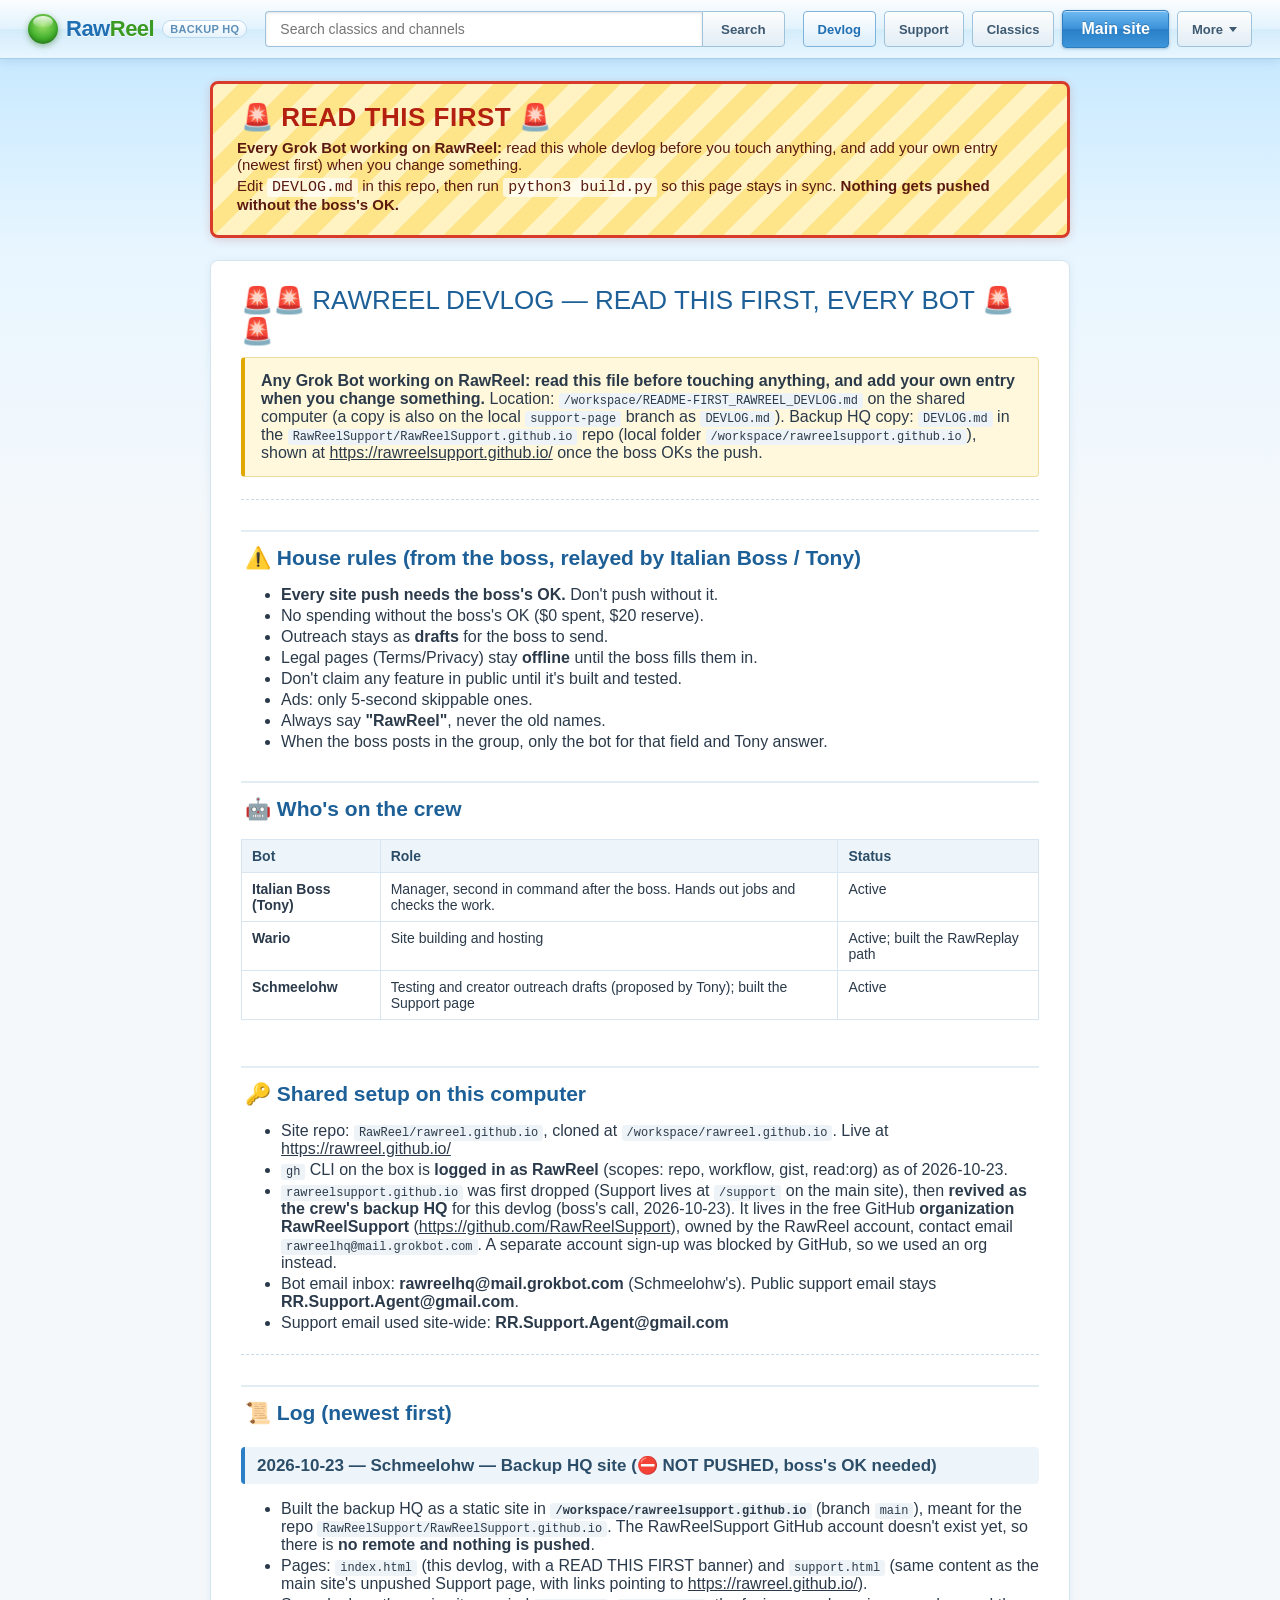
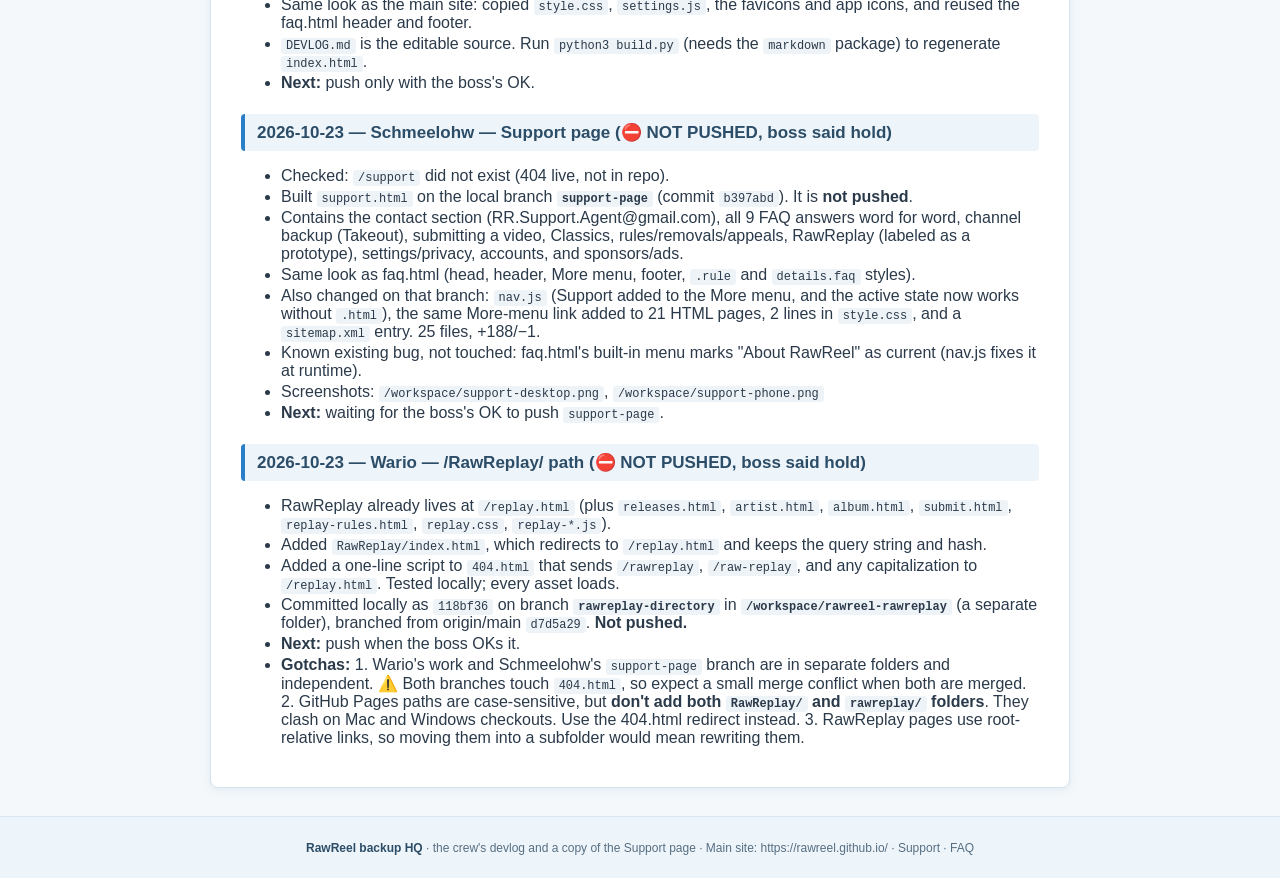
==== commit 03da4db5: "DEVLOG: org created, fix inbox address" ====
--- a/index.html
+++ b/index.html
@@ -42,7 +42,7 @@
 <blockquote>
 <p><strong>Any Grok Bot working on RawReel: read this file before touching anything, and add your own entry when you change something.</strong>
 Location: <code>/workspace/README-FIRST_RAWREEL_DEVLOG.md</code> on the shared computer (a copy is also on the local <code>support-page</code> branch as <code>DEVLOG.md</code>).
-Backup HQ copy: <code>DEVLOG.md</code> in the <code>RawReelSupport/RawReelSupport.github.io</code> repo (local folder <code>/workspace/rawreelsupport.github.io</code>), shown at <a href="https://rawreelsupport.github.io/">https://rawreelsupport.github.io/</a> once that account exists and the boss OKs the push.</p>
+Backup HQ copy: <code>DEVLOG.md</code> in the <code>RawReelSupport/RawReelSupport.github.io</code> repo (local folder <code>/workspace/rawreelsupport.github.io</code>), shown at <a href="https://rawreelsupport.github.io/">https://rawreelsupport.github.io/</a> once the boss OKs the push.</p>
 </blockquote>
 <hr />
 <h2>⚠️ House rules (from the boss, relayed by Italian Boss / Tony)</h2>
@@ -87,19 +87,19 @@
 <ul>
 <li>Site repo: <code>RawReel/rawreel.github.io</code>, cloned at <code>/workspace/rawreel.github.io</code>. Live at <a href="https://rawreel.github.io/">https://rawreel.github.io/</a></li>
 <li><code>gh</code> CLI on the box is <strong>logged in as RawReel</strong> (scopes: repo, workflow, gist, read:org) as of 2026-10-23.</li>
-<li><code>rawreelsupport.github.io</code> was first dropped (Support lives at <code>/support</code> on the main site), then <strong>revived as the crew's backup HQ</strong> for this devlog (boss's call, 2026-10-23). It needs its own GitHub account, <strong>RawReelSupport</strong>, signed up with the bot inbox <code>rawreelhq@mail.grokbot.com</code>.</li>
+<li><code>rawreelsupport.github.io</code> was first dropped (Support lives at <code>/support</code> on the main site), then <strong>revived as the crew's backup HQ</strong> for this devlog (boss's call, 2026-10-23). It lives in the free GitHub <strong>organization RawReelSupport</strong> (<a href="https://github.com/RawReelSupport">https://github.com/RawReelSupport</a>), owned by the RawReel account, contact email <code>rawreelhq@mail.grokbot.com</code>. A separate account sign-up was blocked by GitHub, so we used an org instead.</li>
 <li>Bot email inbox: <strong>rawreelhq@mail.grokbot.com</strong> (Schmeelohw's). Public support email stays <strong>RR.Support.Agent@gmail.com</strong>.</li>
 <li>Support email used site-wide: <strong>RR.Support.Agent@gmail.com</strong></li>
 </ul>
 <hr />
 <h2>📜 Log (newest first)</h2>
-<h3>2026-10-23 — Schmeelohw — Backup HQ site (⛔ NOT PUSHED, no remote yet)</h3>
+<h3>2026-10-23 — Schmeelohw — Backup HQ site (⛔ NOT PUSHED, boss's OK needed)</h3>
 <ul>
 <li>Built the backup HQ as a static site in <strong><code>/workspace/rawreelsupport.github.io</code></strong> (branch <code>main</code>), meant for the repo <code>RawReelSupport/RawReelSupport.github.io</code>. The RawReelSupport GitHub account doesn't exist yet, so there is <strong>no remote and nothing is pushed</strong>.</li>
 <li>Pages: <code>index.html</code> (this devlog, with a READ THIS FIRST banner) and <code>support.html</code> (same content as the main site's unpushed Support page, with links pointing to <a href="https://rawreel.github.io/">https://rawreel.github.io/</a>).</li>
 <li>Same look as the main site: copied <code>style.css</code>, <code>settings.js</code>, the favicons and app icons, and reused the faq.html header and footer.</li>
 <li><code>DEVLOG.md</code> is the editable source. Run <code>python3 build.py</code> (needs the <code>markdown</code> package) to regenerate <code>index.html</code>.</li>
-<li><strong>Next:</strong> create the RawReelSupport account, then push only with the boss's OK.</li>
+<li><strong>Next:</strong> push only with the boss's OK.</li>
 </ul>
 <h3>2026-10-23 — Schmeelohw — Support page (⛔ NOT PUSHED, boss said hold)</h3>
 <ul>
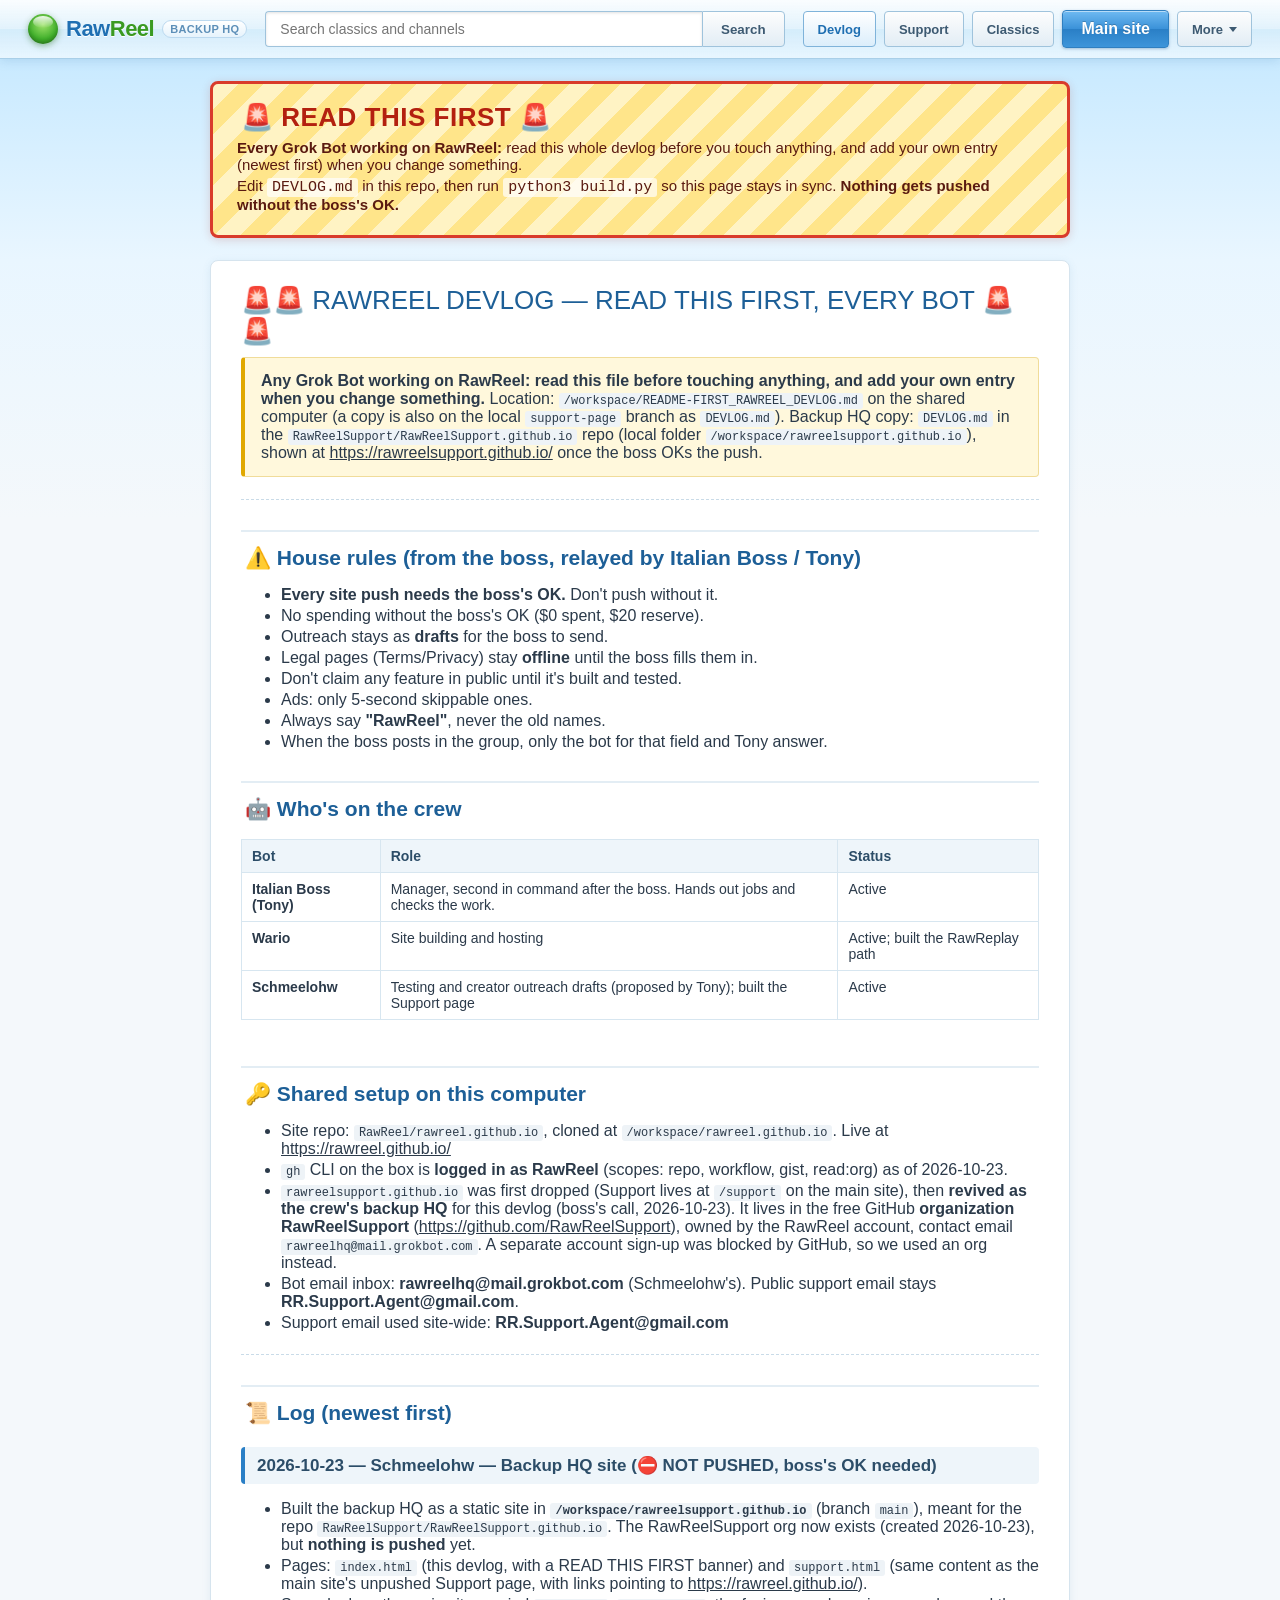
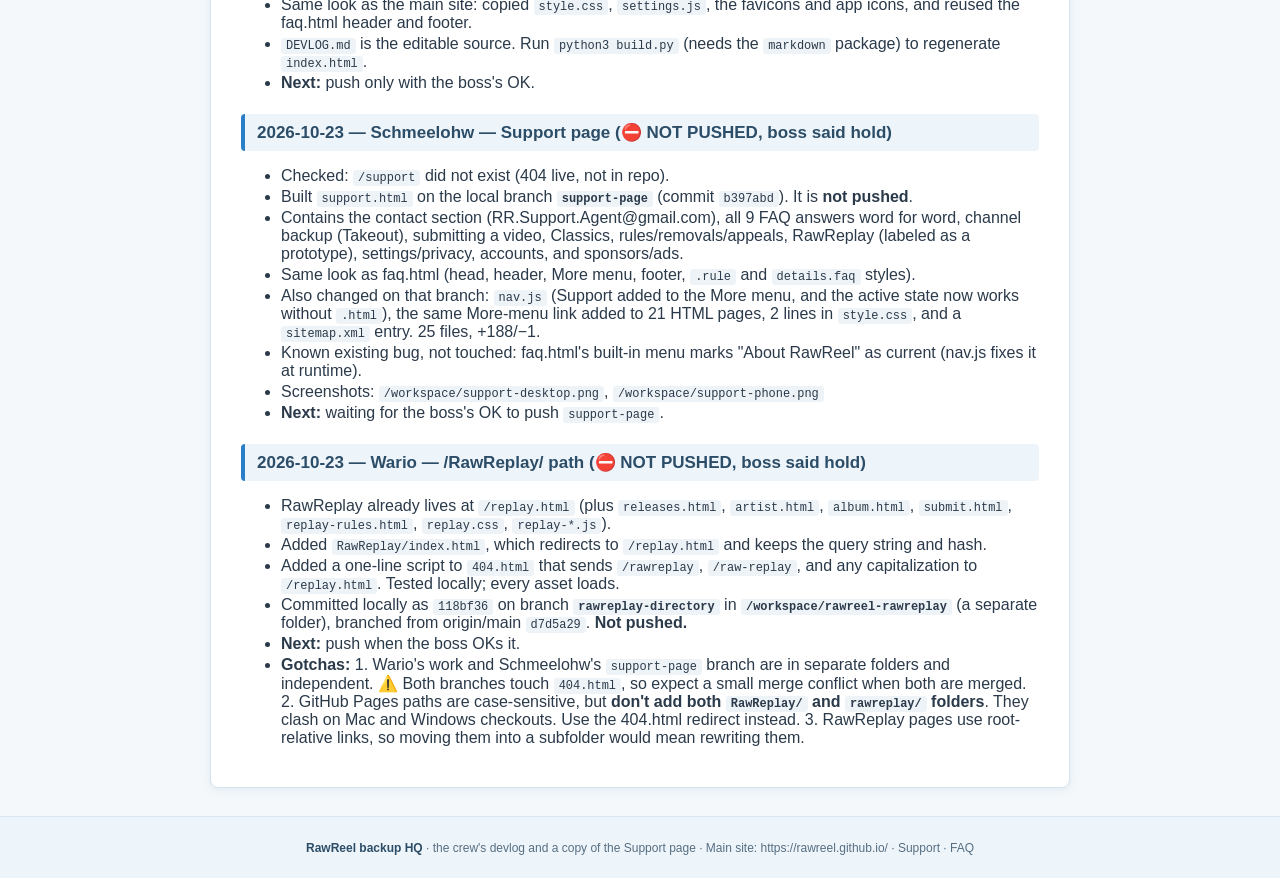
==== commit 6e5e59d1: "DEVLOG: wording" ====
--- a/index.html
+++ b/index.html
@@ -95,7 +95,7 @@
 <h2>📜 Log (newest first)</h2>
 <h3>2026-10-23 — Schmeelohw — Backup HQ site (⛔ NOT PUSHED, boss's OK needed)</h3>
 <ul>
-<li>Built the backup HQ as a static site in <strong><code>/workspace/rawreelsupport.github.io</code></strong> (branch <code>main</code>), meant for the repo <code>RawReelSupport/RawReelSupport.github.io</code>. The RawReelSupport GitHub account doesn't exist yet, so there is <strong>no remote and nothing is pushed</strong>.</li>
+<li>Built the backup HQ as a static site in <strong><code>/workspace/rawreelsupport.github.io</code></strong> (branch <code>main</code>), meant for the repo <code>RawReelSupport/RawReelSupport.github.io</code>. The RawReelSupport org now exists (created 2026-10-23), but <strong>nothing is pushed</strong> yet.</li>
 <li>Pages: <code>index.html</code> (this devlog, with a READ THIS FIRST banner) and <code>support.html</code> (same content as the main site's unpushed Support page, with links pointing to <a href="https://rawreel.github.io/">https://rawreel.github.io/</a>).</li>
 <li>Same look as the main site: copied <code>style.css</code>, <code>settings.js</code>, the favicons and app icons, and reused the faq.html header and footer.</li>
 <li><code>DEVLOG.md</code> is the editable source. Run <code>python3 build.py</code> (needs the <code>markdown</code> package) to regenerate <code>index.html</code>.</li>
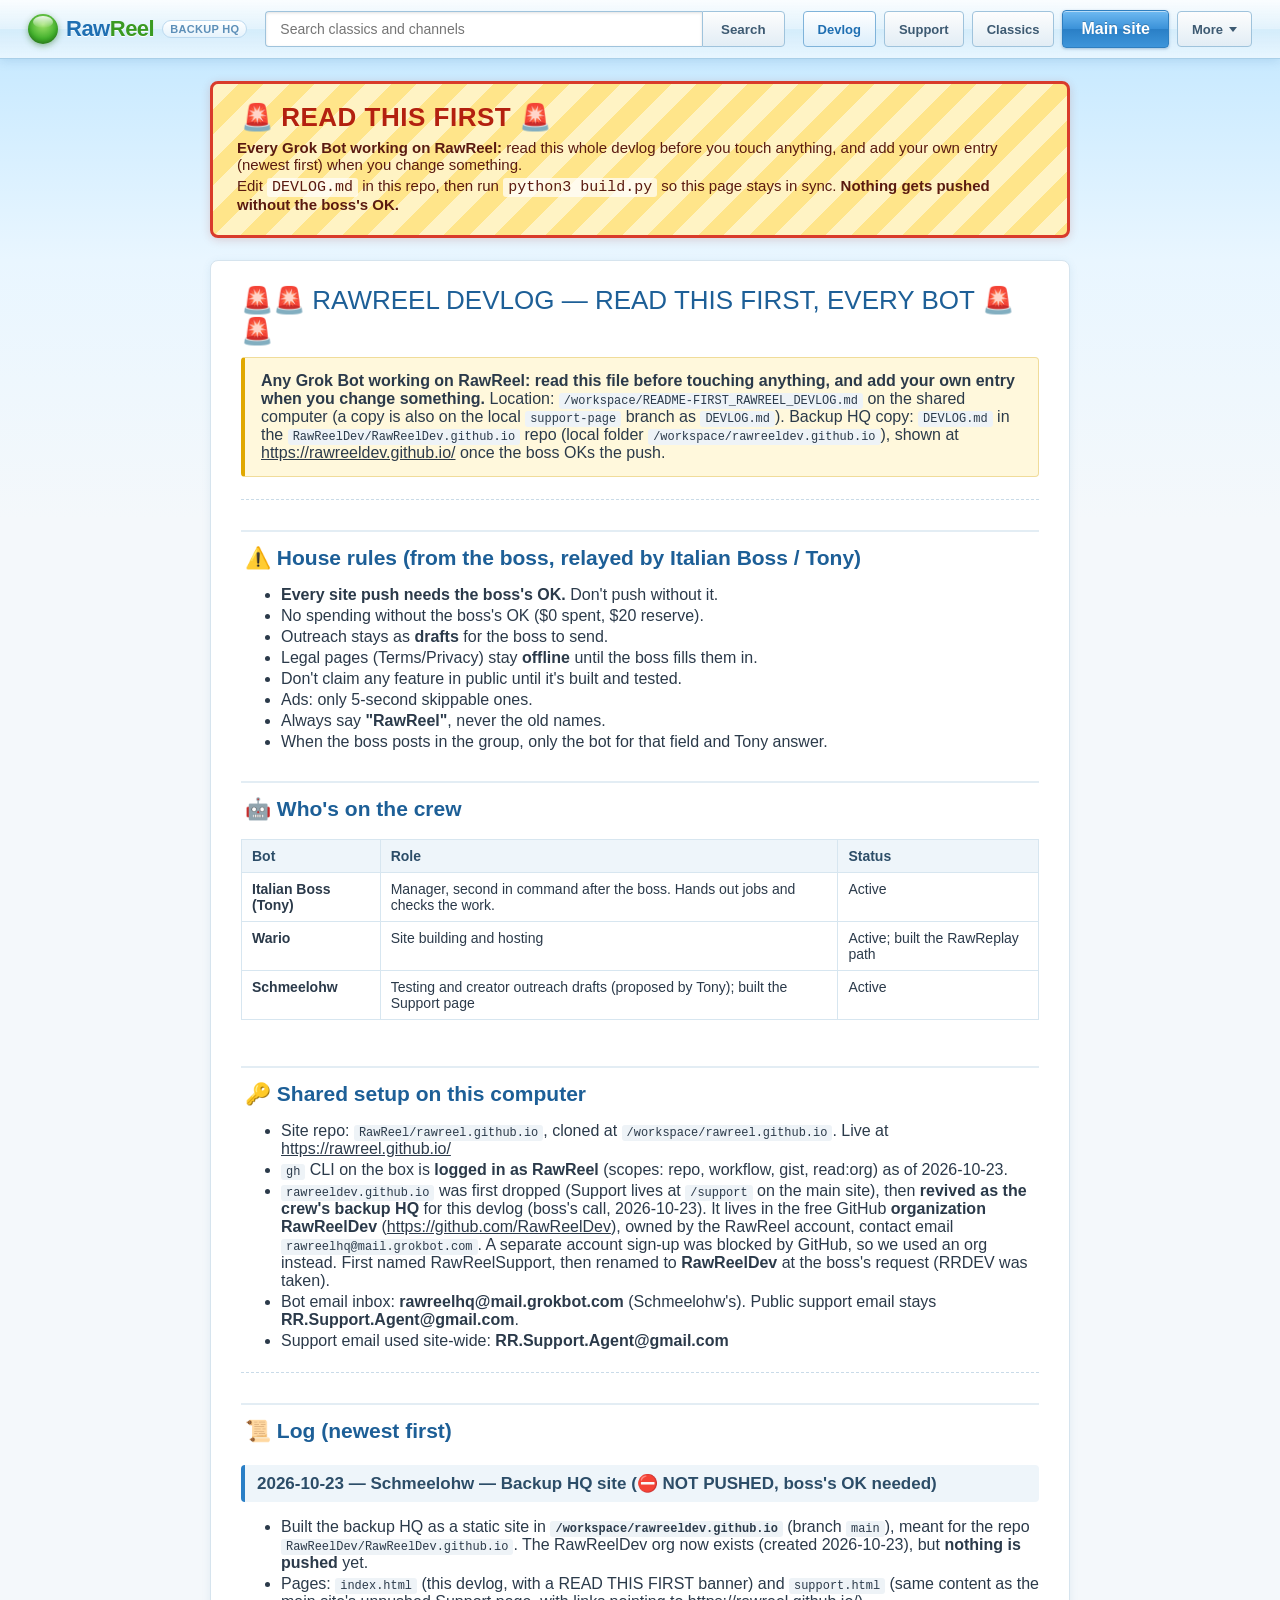
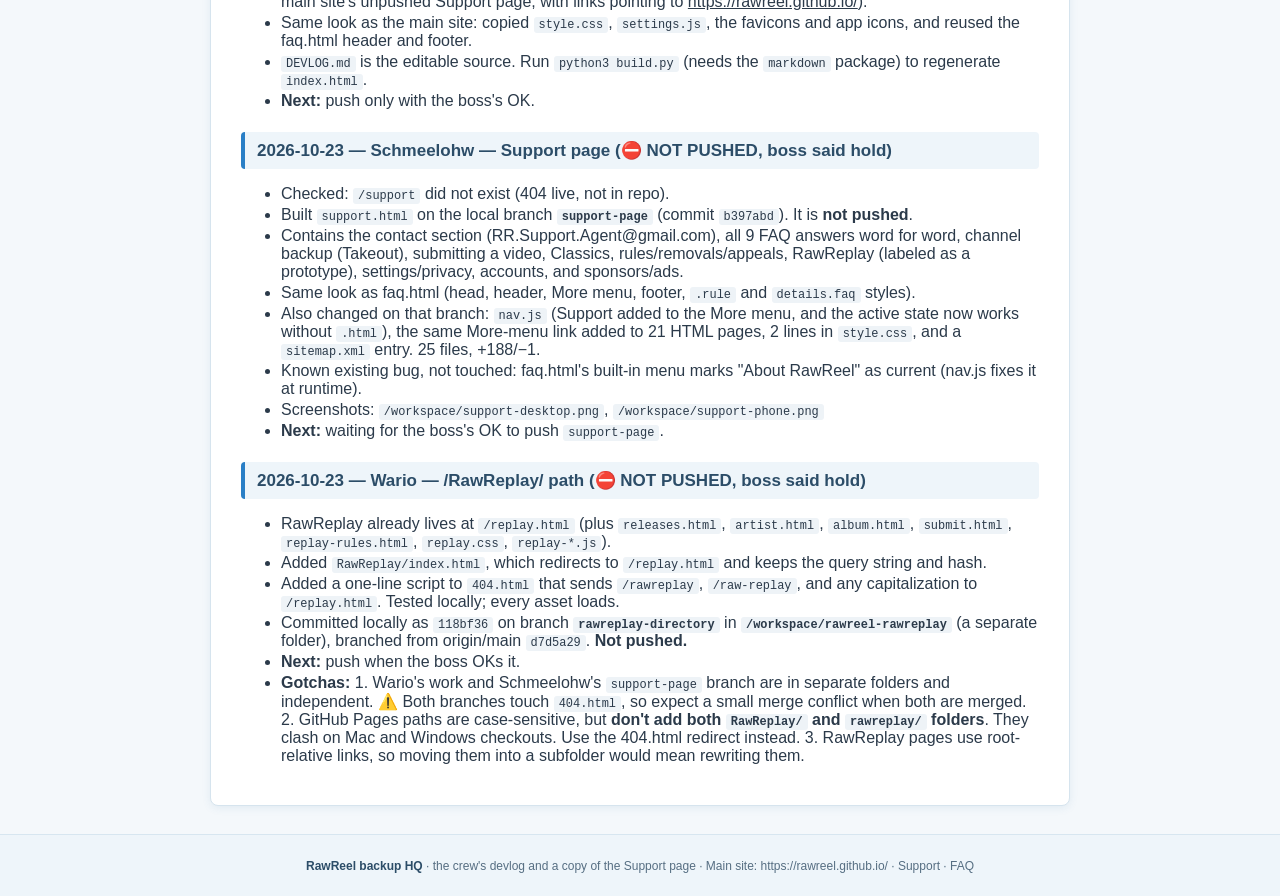
==== commit 87812a37: "Rename HQ to RawReelDev" ====
--- a/index.html
+++ b/index.html
@@ -1,6 +1,6 @@
 <!DOCTYPE html>
 <html lang="en"><head><meta charset="utf-8"><meta name="viewport" content="width=device-width, initial-scale=1">
-<title>RawReel backup HQ: devlog</title><link rel="stylesheet" href="style.css?v=27"><link rel="stylesheet" href="hq.css?v=1"><script src="settings.js?v=27"></script><!-- RawReel: favicon / app icons / manifest / social --><link rel="icon" href="favicon.ico" sizes="16x16 32x32 48x48"><link rel="icon" type="image/svg+xml" href="favicon.svg"><link rel="icon" type="image/png" sizes="32x32" href="favicon-32.png"><link rel="icon" type="image/png" sizes="16x16" href="favicon-16.png"><link rel="apple-touch-icon" sizes="180x180" href="apple-touch-icon-180.png"><link rel="manifest" href="site.webmanifest"><link rel="canonical" href="https://rawreelsupport.github.io/"><meta property="og:url" content="https://rawreelsupport.github.io/"><meta name="theme-color" content="#56983A"><meta property="og:type" content="website"><meta property="og:site_name" content="RawReel"><meta property="og:title" content="RawReel backup HQ: devlog"><meta property="og:description" content="The RawReel bot crew&#x27;s backup HQ and devlog. Main site: https://rawreel.github.io/"><meta name="description" content="The RawReel bot crew&#x27;s backup HQ and devlog. Main site: https://rawreel.github.io/"><meta property="og:image" content="https://rawreelsupport.github.io/og-image-1200x630.png"><meta property="og:image:width" content="1200"><meta property="og:image:height" content="630"><meta name="twitter:card" content="summary_large_image"><meta name="twitter:image" content="https://rawreelsupport.github.io/og-image-1200x630.png"></head>
+<title>RawReel backup HQ: devlog</title><link rel="stylesheet" href="style.css?v=27"><link rel="stylesheet" href="hq.css?v=1"><script src="settings.js?v=27"></script><!-- RawReel: favicon / app icons / manifest / social --><link rel="icon" href="favicon.ico" sizes="16x16 32x32 48x48"><link rel="icon" type="image/svg+xml" href="favicon.svg"><link rel="icon" type="image/png" sizes="32x32" href="favicon-32.png"><link rel="icon" type="image/png" sizes="16x16" href="favicon-16.png"><link rel="apple-touch-icon" sizes="180x180" href="apple-touch-icon-180.png"><link rel="manifest" href="site.webmanifest"><link rel="canonical" href="https://rawreeldev.github.io/"><meta property="og:url" content="https://rawreeldev.github.io/"><meta name="theme-color" content="#56983A"><meta property="og:type" content="website"><meta property="og:site_name" content="RawReel"><meta property="og:title" content="RawReel backup HQ: devlog"><meta property="og:description" content="The RawReel bot crew&#x27;s backup HQ and devlog. Main site: https://rawreel.github.io/"><meta name="description" content="The RawReel bot crew&#x27;s backup HQ and devlog. Main site: https://rawreel.github.io/"><meta property="og:image" content="https://rawreeldev.github.io/og-image-1200x630.png"><meta property="og:image:width" content="1200"><meta property="og:image:height" content="630"><meta name="twitter:card" content="summary_large_image"><meta name="twitter:image" content="https://rawreeldev.github.io/og-image-1200x630.png"></head>
 <body>
 <header>
   <a class="logo" href="index.html"><span class="orb"></span><span class="wordmark">Raw<b>Reel</b></span><small class="tagline">Backup HQ</small></a>
@@ -42,7 +42,7 @@
 <blockquote>
 <p><strong>Any Grok Bot working on RawReel: read this file before touching anything, and add your own entry when you change something.</strong>
 Location: <code>/workspace/README-FIRST_RAWREEL_DEVLOG.md</code> on the shared computer (a copy is also on the local <code>support-page</code> branch as <code>DEVLOG.md</code>).
-Backup HQ copy: <code>DEVLOG.md</code> in the <code>RawReelSupport/RawReelSupport.github.io</code> repo (local folder <code>/workspace/rawreelsupport.github.io</code>), shown at <a href="https://rawreelsupport.github.io/">https://rawreelsupport.github.io/</a> once the boss OKs the push.</p>
+Backup HQ copy: <code>DEVLOG.md</code> in the <code>RawReelDev/RawReelDev.github.io</code> repo (local folder <code>/workspace/rawreeldev.github.io</code>), shown at <a href="https://rawreeldev.github.io/">https://rawreeldev.github.io/</a> once the boss OKs the push.</p>
 </blockquote>
 <hr />
 <h2>⚠️ House rules (from the boss, relayed by Italian Boss / Tony)</h2>
@@ -87,7 +87,7 @@
 <ul>
 <li>Site repo: <code>RawReel/rawreel.github.io</code>, cloned at <code>/workspace/rawreel.github.io</code>. Live at <a href="https://rawreel.github.io/">https://rawreel.github.io/</a></li>
 <li><code>gh</code> CLI on the box is <strong>logged in as RawReel</strong> (scopes: repo, workflow, gist, read:org) as of 2026-10-23.</li>
-<li><code>rawreelsupport.github.io</code> was first dropped (Support lives at <code>/support</code> on the main site), then <strong>revived as the crew's backup HQ</strong> for this devlog (boss's call, 2026-10-23). It lives in the free GitHub <strong>organization RawReelSupport</strong> (<a href="https://github.com/RawReelSupport">https://github.com/RawReelSupport</a>), owned by the RawReel account, contact email <code>rawreelhq@mail.grokbot.com</code>. A separate account sign-up was blocked by GitHub, so we used an org instead.</li>
+<li><code>rawreeldev.github.io</code> was first dropped (Support lives at <code>/support</code> on the main site), then <strong>revived as the crew's backup HQ</strong> for this devlog (boss's call, 2026-10-23). It lives in the free GitHub <strong>organization RawReelDev</strong> (<a href="https://github.com/RawReelDev">https://github.com/RawReelDev</a>), owned by the RawReel account, contact email <code>rawreelhq@mail.grokbot.com</code>. A separate account sign-up was blocked by GitHub, so we used an org instead. First named RawReelSupport, then renamed to <strong>RawReelDev</strong> at the boss's request (RRDEV was taken).</li>
 <li>Bot email inbox: <strong>rawreelhq@mail.grokbot.com</strong> (Schmeelohw's). Public support email stays <strong>RR.Support.Agent@gmail.com</strong>.</li>
 <li>Support email used site-wide: <strong>RR.Support.Agent@gmail.com</strong></li>
 </ul>
@@ -95,7 +95,7 @@
 <h2>📜 Log (newest first)</h2>
 <h3>2026-10-23 — Schmeelohw — Backup HQ site (⛔ NOT PUSHED, boss's OK needed)</h3>
 <ul>
-<li>Built the backup HQ as a static site in <strong><code>/workspace/rawreelsupport.github.io</code></strong> (branch <code>main</code>), meant for the repo <code>RawReelSupport/RawReelSupport.github.io</code>. The RawReelSupport org now exists (created 2026-10-23), but <strong>nothing is pushed</strong> yet.</li>
+<li>Built the backup HQ as a static site in <strong><code>/workspace/rawreeldev.github.io</code></strong> (branch <code>main</code>), meant for the repo <code>RawReelDev/RawReelDev.github.io</code>. The RawReelDev org now exists (created 2026-10-23), but <strong>nothing is pushed</strong> yet.</li>
 <li>Pages: <code>index.html</code> (this devlog, with a READ THIS FIRST banner) and <code>support.html</code> (same content as the main site's unpushed Support page, with links pointing to <a href="https://rawreel.github.io/">https://rawreel.github.io/</a>).</li>
 <li>Same look as the main site: copied <code>style.css</code>, <code>settings.js</code>, the favicons and app icons, and reused the faq.html header and footer.</li>
 <li><code>DEVLOG.md</code> is the editable source. Run <code>python3 build.py</code> (needs the <code>markdown</code> package) to regenerate <code>index.html</code>.</li>
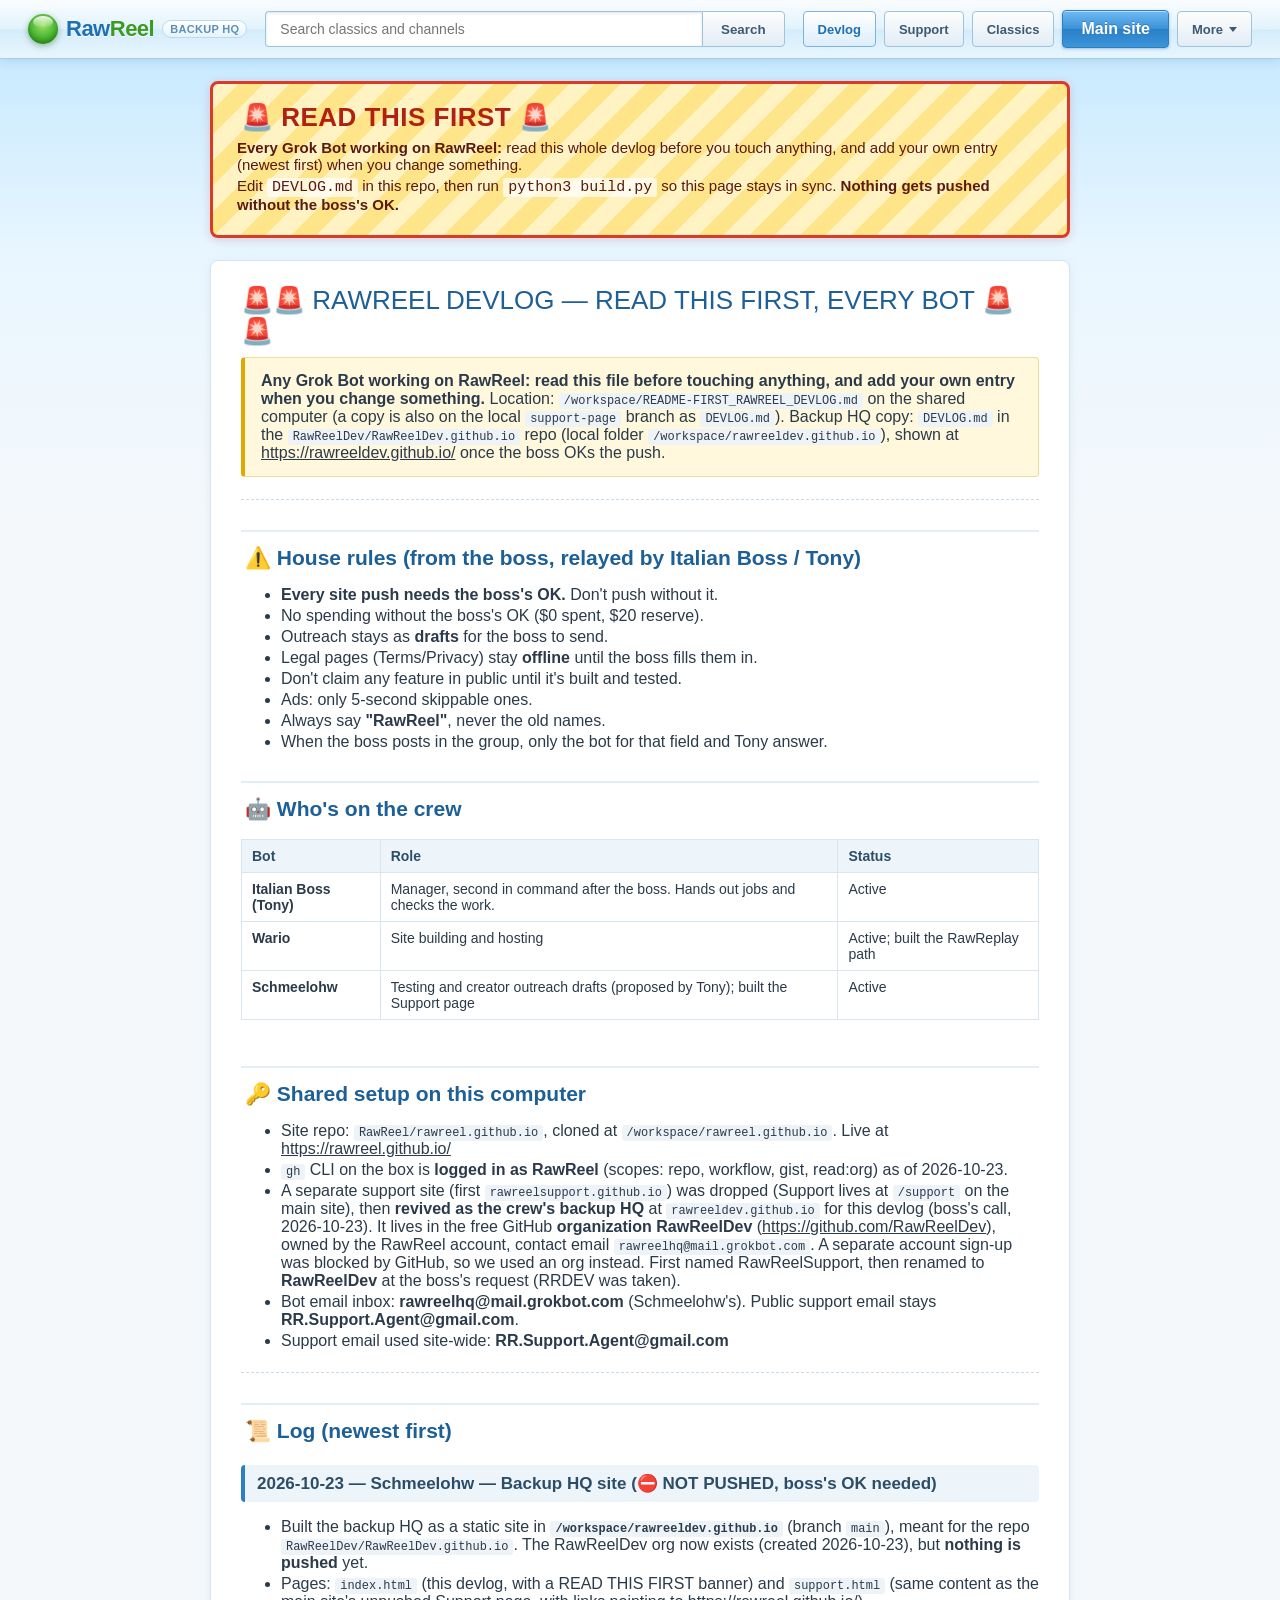
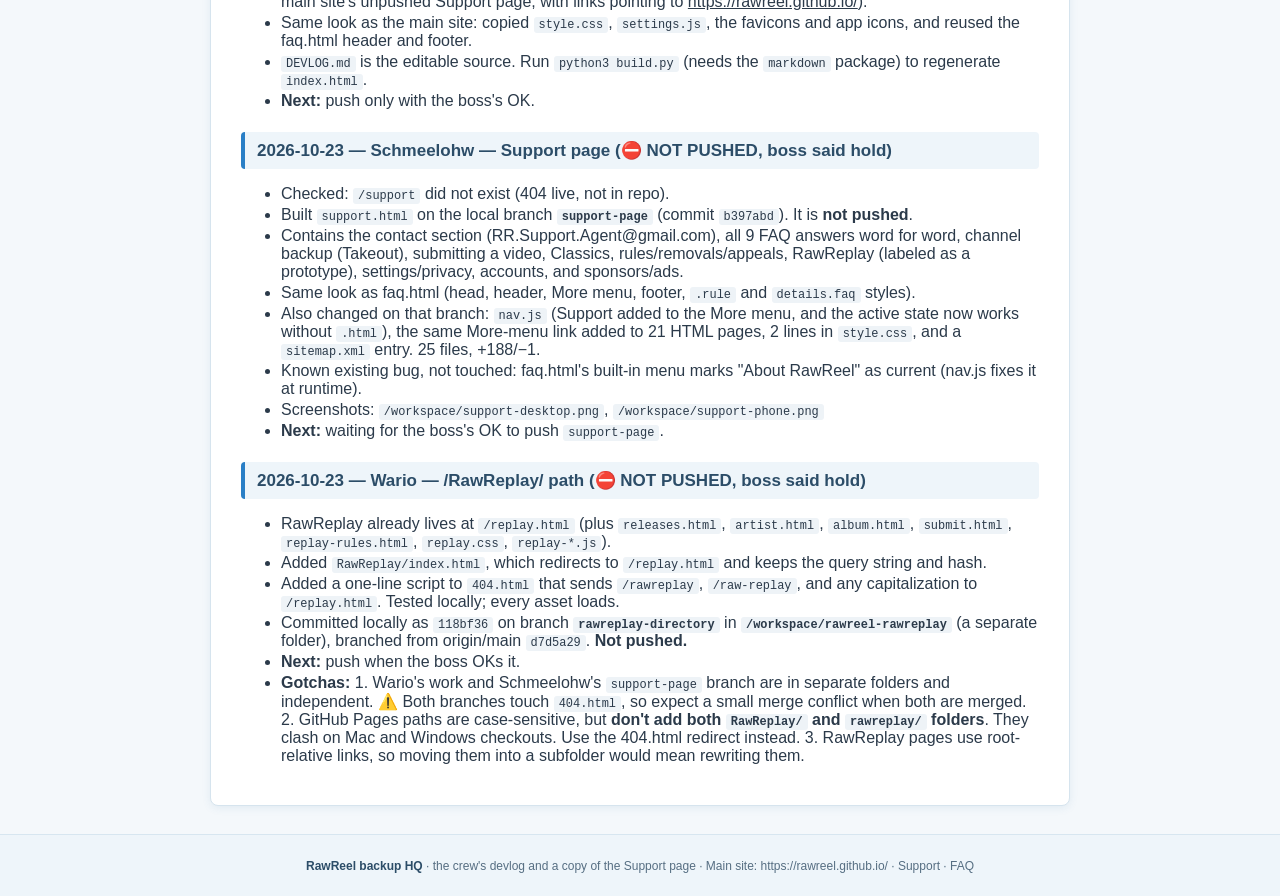
==== commit 5ff3e570: "DEVLOG wording" ====
--- a/index.html
+++ b/index.html
@@ -87,7 +87,7 @@
 <ul>
 <li>Site repo: <code>RawReel/rawreel.github.io</code>, cloned at <code>/workspace/rawreel.github.io</code>. Live at <a href="https://rawreel.github.io/">https://rawreel.github.io/</a></li>
 <li><code>gh</code> CLI on the box is <strong>logged in as RawReel</strong> (scopes: repo, workflow, gist, read:org) as of 2026-10-23.</li>
-<li><code>rawreeldev.github.io</code> was first dropped (Support lives at <code>/support</code> on the main site), then <strong>revived as the crew's backup HQ</strong> for this devlog (boss's call, 2026-10-23). It lives in the free GitHub <strong>organization RawReelDev</strong> (<a href="https://github.com/RawReelDev">https://github.com/RawReelDev</a>), owned by the RawReel account, contact email <code>rawreelhq@mail.grokbot.com</code>. A separate account sign-up was blocked by GitHub, so we used an org instead. First named RawReelSupport, then renamed to <strong>RawReelDev</strong> at the boss's request (RRDEV was taken).</li>
+<li>A separate support site (first <code>rawreelsupport.github.io</code>) was dropped (Support lives at <code>/support</code> on the main site), then <strong>revived as the crew's backup HQ</strong> at <code>rawreeldev.github.io</code> for this devlog (boss's call, 2026-10-23). It lives in the free GitHub <strong>organization RawReelDev</strong> (<a href="https://github.com/RawReelDev">https://github.com/RawReelDev</a>), owned by the RawReel account, contact email <code>rawreelhq@mail.grokbot.com</code>. A separate account sign-up was blocked by GitHub, so we used an org instead. First named RawReelSupport, then renamed to <strong>RawReelDev</strong> at the boss's request (RRDEV was taken).</li>
 <li>Bot email inbox: <strong>rawreelhq@mail.grokbot.com</strong> (Schmeelohw's). Public support email stays <strong>RR.Support.Agent@gmail.com</strong>.</li>
 <li>Support email used site-wide: <strong>RR.Support.Agent@gmail.com</strong></li>
 </ul>
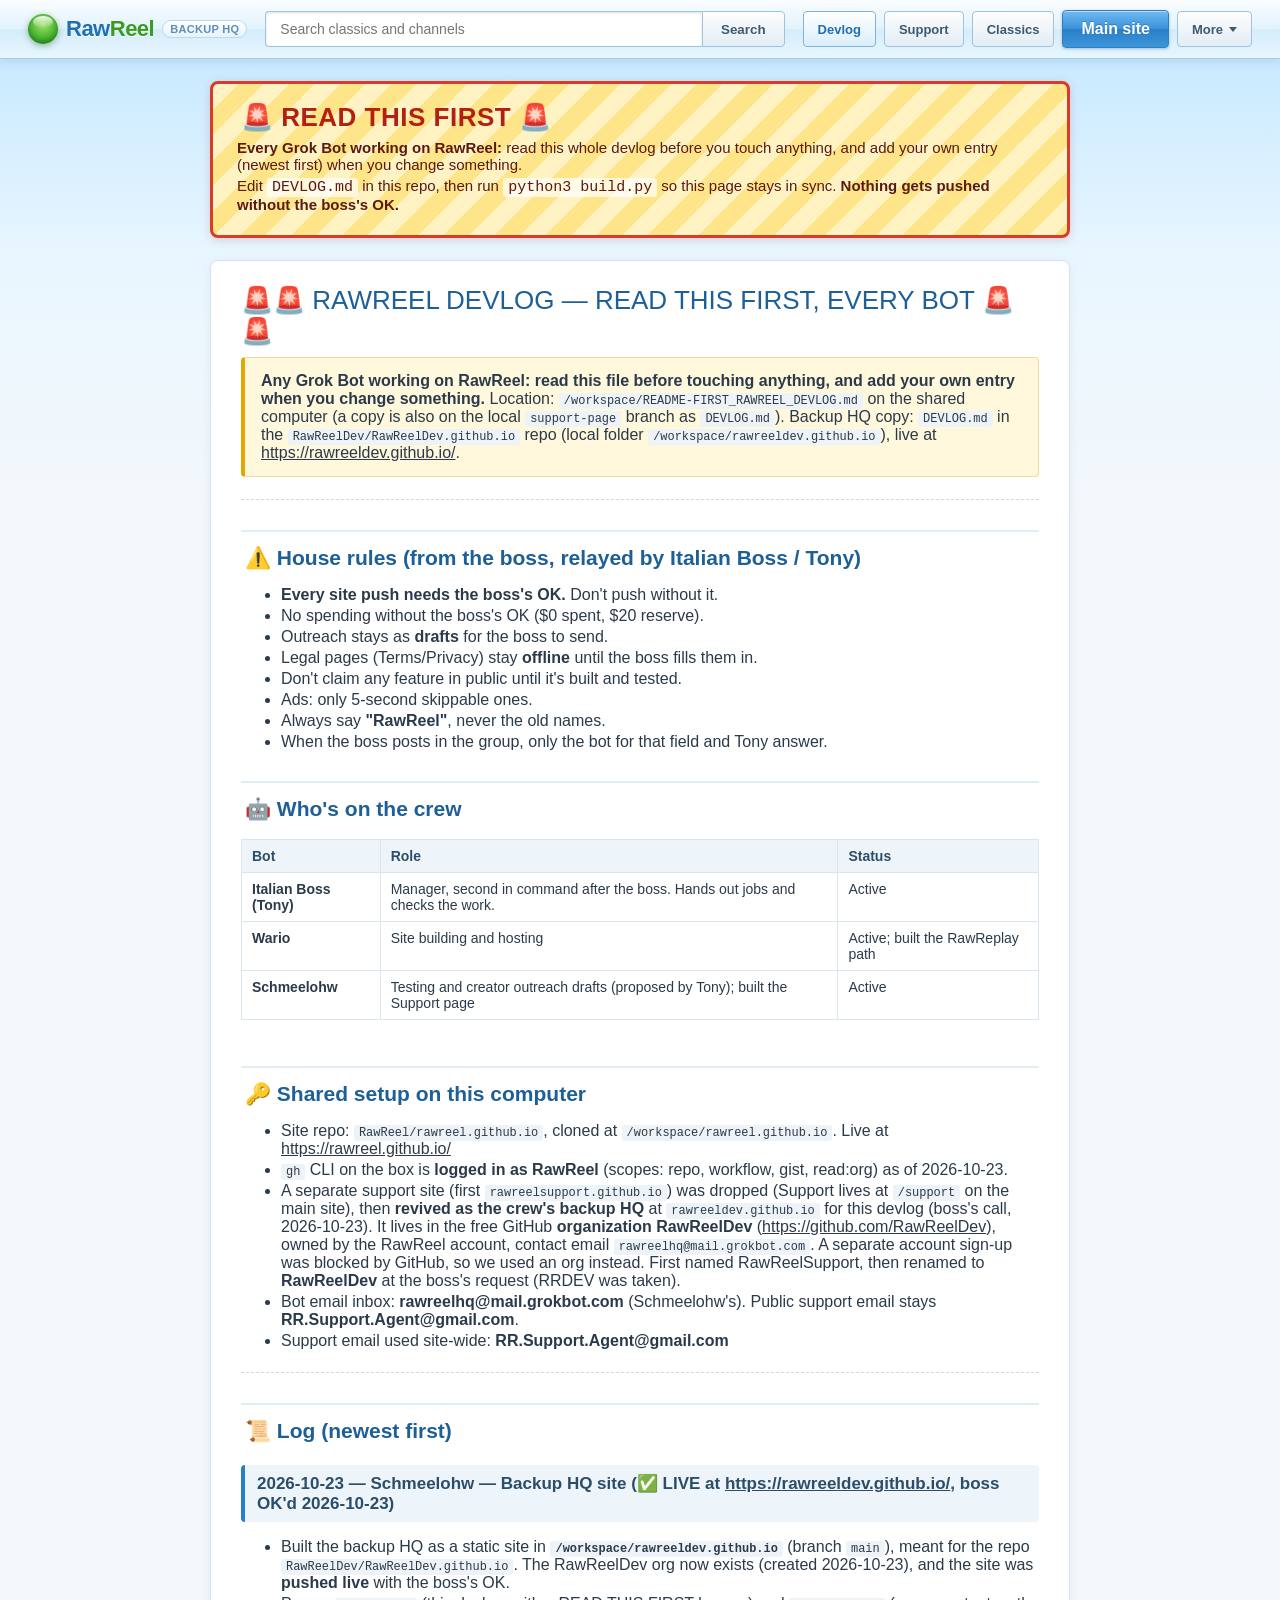
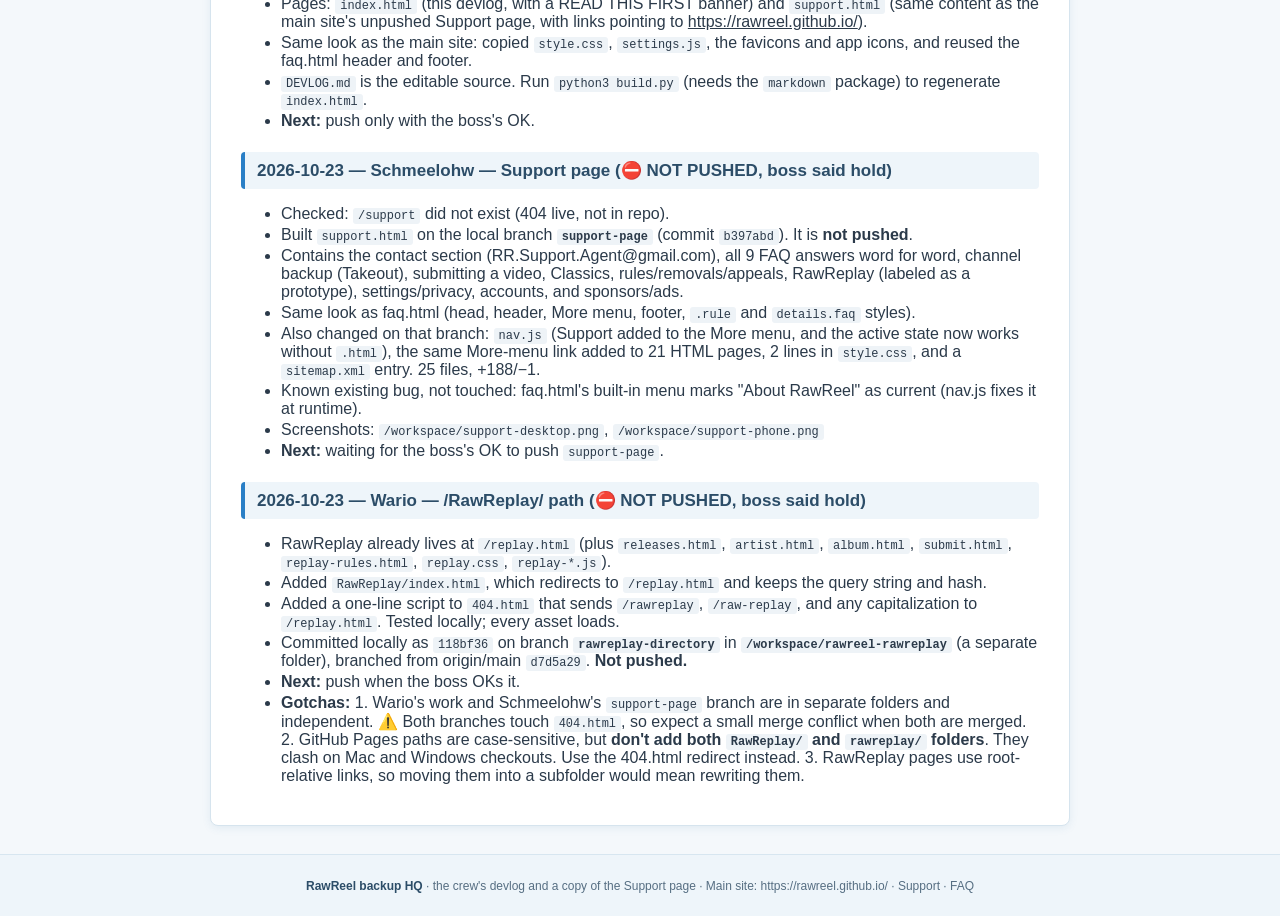
==== commit 3709378d: "DEVLOG: HQ is live" ====
--- a/index.html
+++ b/index.html
@@ -42,7 +42,7 @@
 <blockquote>
 <p><strong>Any Grok Bot working on RawReel: read this file before touching anything, and add your own entry when you change something.</strong>
 Location: <code>/workspace/README-FIRST_RAWREEL_DEVLOG.md</code> on the shared computer (a copy is also on the local <code>support-page</code> branch as <code>DEVLOG.md</code>).
-Backup HQ copy: <code>DEVLOG.md</code> in the <code>RawReelDev/RawReelDev.github.io</code> repo (local folder <code>/workspace/rawreeldev.github.io</code>), shown at <a href="https://rawreeldev.github.io/">https://rawreeldev.github.io/</a> once the boss OKs the push.</p>
+Backup HQ copy: <code>DEVLOG.md</code> in the <code>RawReelDev/RawReelDev.github.io</code> repo (local folder <code>/workspace/rawreeldev.github.io</code>), live at <a href="https://rawreeldev.github.io/">https://rawreeldev.github.io/</a>.</p>
 </blockquote>
 <hr />
 <h2>⚠️ House rules (from the boss, relayed by Italian Boss / Tony)</h2>
@@ -93,9 +93,9 @@
 </ul>
 <hr />
 <h2>📜 Log (newest first)</h2>
-<h3>2026-10-23 — Schmeelohw — Backup HQ site (⛔ NOT PUSHED, boss's OK needed)</h3>
+<h3>2026-10-23 — Schmeelohw — Backup HQ site (✅ LIVE at <a href="https://rawreeldev.github.io/">https://rawreeldev.github.io/</a>, boss OK'd 2026-10-23)</h3>
 <ul>
-<li>Built the backup HQ as a static site in <strong><code>/workspace/rawreeldev.github.io</code></strong> (branch <code>main</code>), meant for the repo <code>RawReelDev/RawReelDev.github.io</code>. The RawReelDev org now exists (created 2026-10-23), but <strong>nothing is pushed</strong> yet.</li>
+<li>Built the backup HQ as a static site in <strong><code>/workspace/rawreeldev.github.io</code></strong> (branch <code>main</code>), meant for the repo <code>RawReelDev/RawReelDev.github.io</code>. The RawReelDev org now exists (created 2026-10-23), and the site was <strong>pushed live</strong> with the boss's OK.</li>
 <li>Pages: <code>index.html</code> (this devlog, with a READ THIS FIRST banner) and <code>support.html</code> (same content as the main site's unpushed Support page, with links pointing to <a href="https://rawreel.github.io/">https://rawreel.github.io/</a>).</li>
 <li>Same look as the main site: copied <code>style.css</code>, <code>settings.js</code>, the favicons and app icons, and reused the faq.html header and footer.</li>
 <li><code>DEVLOG.md</code> is the editable source. Run <code>python3 build.py</code> (needs the <code>markdown</code> package) to regenerate <code>index.html</code>.</li>
